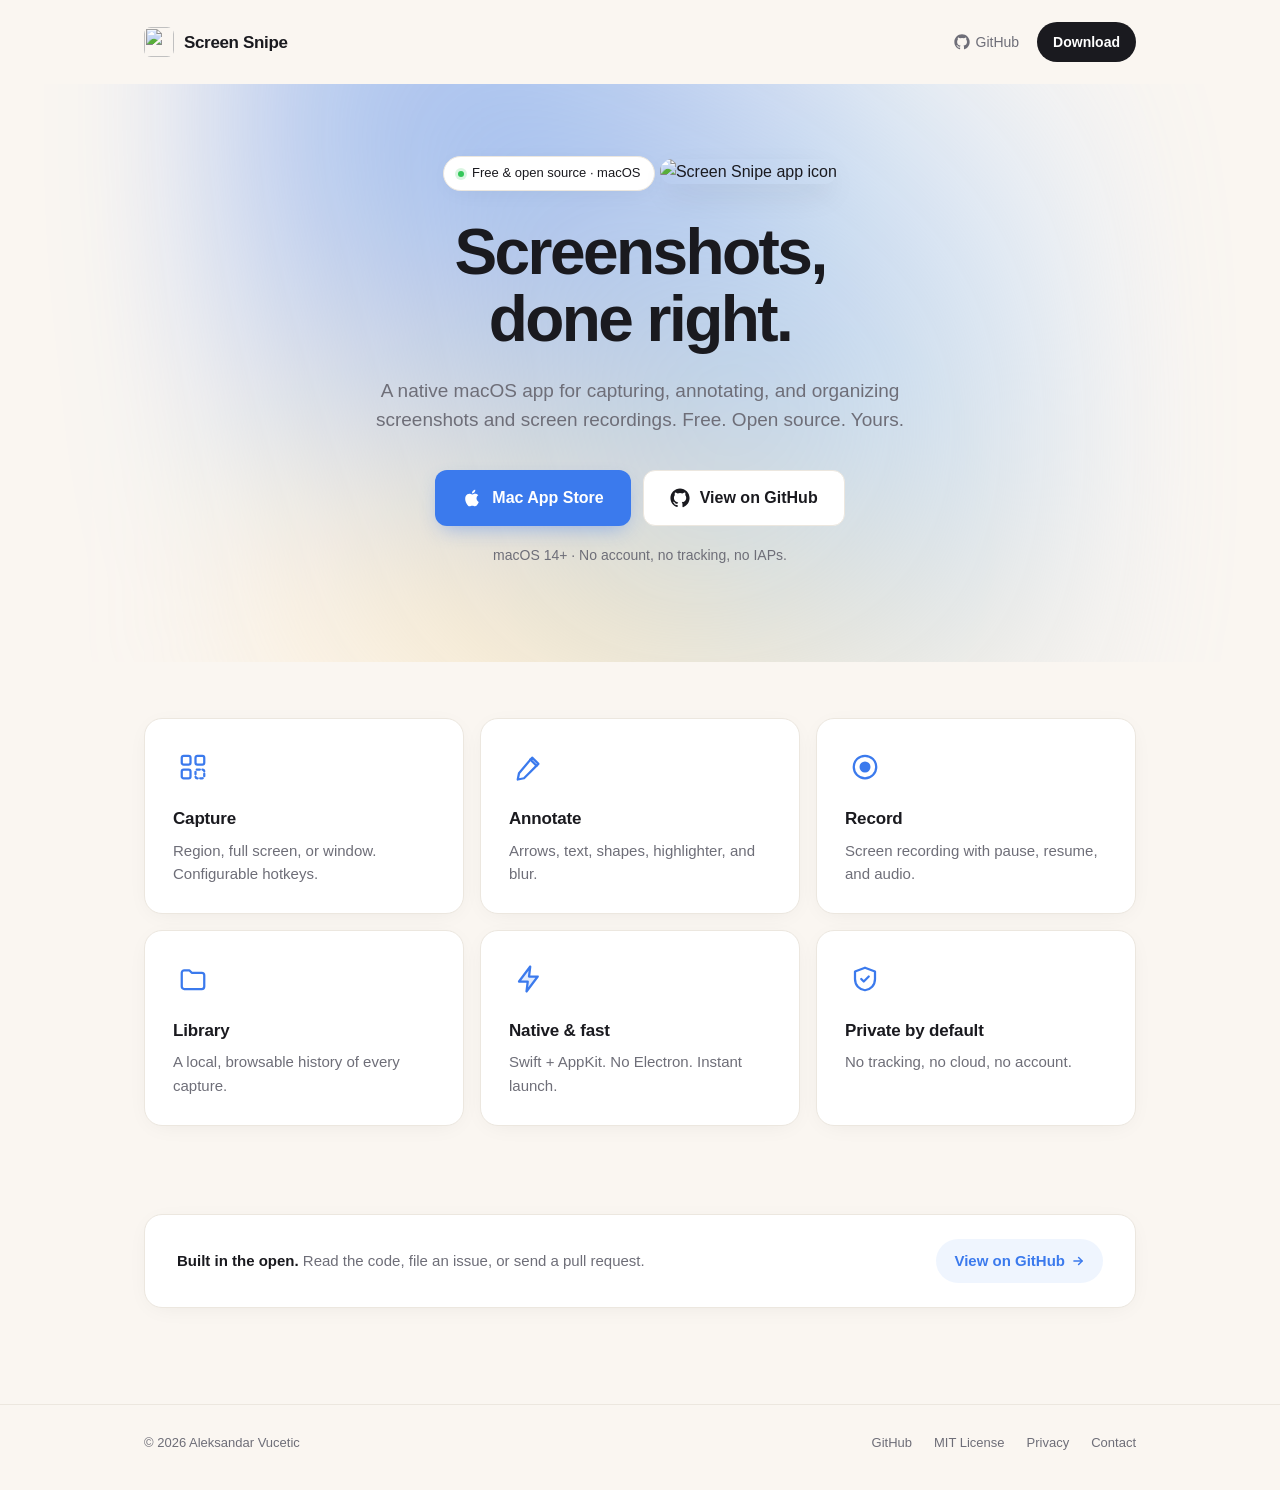
==== docs/index.html @ 2110d888 "initial commit" ====
<!DOCTYPE html>
<html lang="en">
<head>
    <meta charset="UTF-8">
    <meta name="viewport" content="width=device-width, initial-scale=1.0">
    <title>Screen Snipe — Free, open-source screenshot & screen recording for macOS</title>
    <meta name="description" content="A native macOS app for capturing, annotating, and organizing screenshots and screen recordings. Free, open source, MIT licensed.">
    <meta name="author" content="Screen Snipe">
    <meta name="robots" content="index, follow">
    <link rel="canonical" href="https://screensnipe.app/">
    <meta property="og:type" content="website">
    <meta property="og:title" content="Screen Snipe — Free, open-source screenshot & screen recording for macOS">
    <meta property="og:description" content="A native macOS app for capturing, annotating, and organizing screenshots and screen recordings. Free, open source.">
    <meta property="og:url" content="https://screensnipe.app/">
    <meta property="og:site_name" content="Screen Snipe">
    <meta name="twitter:card" content="summary_large_image">
    <meta name="twitter:title" content="Screen Snipe — Free, open-source screenshot & screen recording for macOS">
    <meta name="twitter:description" content="A native macOS app for capturing, annotating, and organizing screenshots and screen recordings.">
    <meta property="og:image" content="https://screensnipe.app/og-image.png">
    <meta name="twitter:image" content="https://screensnipe.app/og-image.png">
    <meta name="theme-color" content="#FAF6F1">
    <link rel="icon" type="image/png" href="/favicon.png">
    <link rel="apple-touch-icon" href="/apple-touch-icon.png">
    <style>
        *, *::before, *::after {
            margin: 0;
            padding: 0;
            box-sizing: border-box;
        }

        :root {
            --bg: #FAF6F1;
            --surface: #FFFFFF;
            --text: #1A1A1F;
            --text-muted: #6E6E78;
            --accent: #3B7AED;
            --accent-soft: #93C5FD;
            --accent-warm: #FFD580;
            --accent-dark: #2563EB;
            --border: #ECE7DF;
            --border-hover: #D9D2C5;
            --shadow: 0 4px 24px -8px rgba(26,26,31,0.08);
        }

        html { scroll-behavior: smooth; }

        body {
            font-family: "Inter", -apple-system, BlinkMacSystemFont, "SF Pro Text", "Helvetica Neue", sans-serif;
            background: var(--bg);
            color: var(--text);
            line-height: 1.6;
            -webkit-font-smoothing: antialiased;
            -moz-osx-font-smoothing: grayscale;
        }

        :focus-visible {
            outline: 2px solid var(--accent);
            outline-offset: 3px;
            border-radius: 4px;
        }

        a { color: inherit; }

        .container {
            max-width: 760px;
            margin: 0 auto;
            padding: 0 24px;
        }

        .container-wide {
            max-width: 1040px;
            margin: 0 auto;
            padding: 0 24px;
        }

        /* Header */
        header {
            padding: 22px 0;
            position: relative;
            z-index: 10;
        }

        header .container-wide {
            display: flex;
            align-items: center;
            justify-content: space-between;
            gap: 12px;
        }

        .logo {
            display: flex;
            align-items: center;
            gap: 10px;
            font-size: 1.0625rem;
            font-weight: 700;
            letter-spacing: -0.02em;
            color: var(--text);
            text-decoration: none;
        }

        .logo img {
            width: 30px;
            height: 30px;
            border-radius: 7px;
        }

        .header-nav {
            display: flex;
            align-items: center;
            gap: 4px;
        }

        .header-link {
            display: inline-flex;
            align-items: center;
            gap: 6px;
            padding: 8px 14px;
            font-size: 0.875rem;
            font-weight: 500;
            color: var(--text-muted);
            background: transparent;
            border-radius: 999px;
            text-decoration: none;
            transition: color 0.15s, background 0.15s;
        }

        .header-link:hover {
            color: var(--text);
            background: rgba(26,26,31,0.05);
        }

        .header-link svg { width: 16px; height: 16px; }

        .header-cta {
            display: inline-flex;
            align-items: center;
            gap: 6px;
            padding: 9px 16px;
            font-size: 0.875rem;
            font-weight: 600;
            color: #fff;
            background: var(--text);
            border-radius: 999px;
            text-decoration: none;
            transition: background 0.15s, transform 0.1s;
        }

        .header-cta:hover { background: #2d2d35; }
        .header-cta:active { transform: translateY(1px); }
        .header-cta svg { width: 14px; height: 14px; }

        /* Hero */
        .hero {
            position: relative;
            overflow: hidden;
            padding: 72px 0 96px;
            text-align: center;
        }

        .blob {
            position: absolute;
            top: -240px;
            left: 50%;
            transform: translateX(-50%);
            width: 900px;
            height: 900px;
            background:
                radial-gradient(circle at 30% 30%, rgba(59, 122, 237, 0.50), transparent 55%),
                radial-gradient(circle at 70% 60%, rgba(147, 197, 253, 0.55), transparent 55%),
                radial-gradient(circle at 50% 85%, rgba(255, 213, 128, 0.45), transparent 55%);
            filter: blur(80px);
            pointer-events: none;
            z-index: 0;
            opacity: 0.95;
        }

        .hero > .container {
            position: relative;
            z-index: 1;
        }

        .hero-pill {
            display: inline-flex;
            align-items: center;
            gap: 8px;
            padding: 6px 14px;
            margin-bottom: 28px;
            font-size: 0.8125rem;
            font-weight: 500;
            color: var(--text);
            background: var(--surface);
            border: 1px solid var(--border);
            border-radius: 999px;
            box-shadow: var(--shadow);
        }

        .hero-pill .dot {
            width: 6px;
            height: 6px;
            border-radius: 50%;
            background: #34c759;
            box-shadow: 0 0 0 3px rgba(52, 199, 89, 0.18);
        }

        .hero-icon {
            width: 80px;
            height: 80px;
            border-radius: 18px;
            margin-bottom: 28px;
            box-shadow: 0 12px 32px -8px rgba(26,26,31,0.18);
        }

        h1 {
            font-size: clamp(2.5rem, 6vw, 4rem);
            font-weight: 800;
            letter-spacing: -0.04em;
            line-height: 1.05;
            margin-bottom: 22px;
        }

        .hero-subtitle {
            font-size: 1.1875rem;
            font-weight: 400;
            color: var(--text-muted);
            max-width: 560px;
            margin: 0 auto 36px;
            line-height: 1.55;
        }

        .hero-actions {
            display: flex;
            align-items: center;
            justify-content: center;
            gap: 12px;
            flex-wrap: wrap;
            margin-bottom: 18px;
        }

        .btn {
            display: inline-flex;
            align-items: center;
            gap: 10px;
            padding: 14px 26px;
            font-size: 1rem;
            font-weight: 600;
            font-family: inherit;
            border-radius: 12px;
            text-decoration: none;
            transition: background 0.15s, border-color 0.15s, transform 0.1s, box-shadow 0.15s;
            border: 1px solid transparent;
            white-space: nowrap;
        }

        .btn:active { transform: translateY(1px); }

        .btn-primary {
            color: #fff;
            background: var(--accent);
            box-shadow: 0 8px 20px -6px rgba(59, 122, 237, 0.45);
        }

        .btn-primary:hover {
            background: var(--accent-dark);
            box-shadow: 0 10px 24px -6px rgba(59, 122, 237, 0.55);
        }

        .btn-secondary {
            color: var(--text);
            background: var(--surface);
            border-color: var(--border);
        }

        .btn-secondary:hover {
            background: #fff;
            border-color: var(--border-hover);
        }

        .btn svg { width: 20px; height: 20px; }

        .platform-note {
            font-size: 0.875rem;
            color: var(--text-muted);
        }

        /* Features */
        .features {
            padding: 56px 0 88px;
        }

        .feature-grid {
            display: grid;
            grid-template-columns: repeat(3, 1fr);
            gap: 16px;
        }

        .feature {
            padding: 28px;
            background: var(--surface);
            border: 1px solid var(--border);
            border-radius: 18px;
            box-shadow: var(--shadow);
        }

        .feature-icon {
            width: 40px;
            height: 40px;
            display: flex;
            align-items: center;
            justify-content: center;
            color: var(--accent);
            margin-bottom: 18px;
        }

        .feature-icon svg { width: 30px; height: 30px; }

        .feature h3 {
            font-size: 1.0625rem;
            font-weight: 700;
            margin-bottom: 6px;
            letter-spacing: -0.01em;
        }

        .feature p {
            font-size: 0.9375rem;
            color: var(--text-muted);
            line-height: 1.55;
        }

        /* Open source strip */
        .oss {
            padding: 0 0 96px;
        }

        .oss-strip {
            display: flex;
            align-items: center;
            justify-content: space-between;
            gap: 20px;
            padding: 24px 32px;
            background: var(--surface);
            border: 1px solid var(--border);
            border-radius: 18px;
            box-shadow: var(--shadow);
        }

        .oss-strip p {
            font-size: 0.9375rem;
            color: var(--text-muted);
            line-height: 1.55;
        }

        .oss-strip strong {
            color: var(--text);
            font-weight: 600;
        }

        .oss-link {
            display: inline-flex;
            align-items: center;
            gap: 6px;
            padding: 10px 18px;
            font-size: 0.9375rem;
            font-weight: 600;
            color: var(--accent);
            background: rgba(59, 122, 237, 0.08);
            border-radius: 999px;
            text-decoration: none;
            white-space: nowrap;
            transition: background 0.15s;
        }

        .oss-link:hover { background: rgba(59, 122, 237, 0.14); }
        .oss-link svg { width: 14px; height: 14px; }

        /* Footer */
        footer {
            padding: 28px 0 36px;
            border-top: 1px solid var(--border);
        }

        footer .container-wide {
            display: flex;
            align-items: center;
            justify-content: space-between;
            gap: 16px;
            flex-wrap: wrap;
        }

        footer p {
            font-size: 0.8125rem;
            color: var(--text-muted);
        }

        footer nav {
            display: flex;
            gap: 22px;
            align-items: center;
        }

        footer a {
            font-size: 0.8125rem;
            color: var(--text-muted);
            text-decoration: none;
            transition: color 0.15s;
        }

        footer a:hover { color: var(--text); }

        /* Responsive */
        @media (max-width: 840px) {
            .feature-grid { grid-template-columns: repeat(2, 1fr); }
        }

        @media (max-width: 640px) {
            .hero { padding: 48px 0 64px; }
            .feature-grid { grid-template-columns: 1fr; }
            .features { padding: 32px 0 56px; }
            .oss { padding-bottom: 64px; }
            .oss-strip {
                flex-direction: column;
                align-items: flex-start;
                padding: 24px;
            }
            footer .container-wide { flex-direction: column; gap: 14px; }
            footer nav { flex-wrap: wrap; justify-content: center; gap: 16px; }
            .blob { width: 600px; height: 600px; top: -160px; }
        }
    </style>
</head>
<body>
    <header>
        <div class="container-wide">
            <a href="/" class="logo">
                <img src="/apple-touch-icon.png" alt="" width="30" height="30">
                Screen Snipe
            </a>
            <div class="header-nav">
                <a href="https://github.com/vucetica/screensnipe" class="header-link" rel="noopener">
                    <svg viewBox="0 0 24 24" fill="currentColor" aria-hidden="true"><path d="M12 .5C5.65.5.5 5.65.5 12c0 5.08 3.29 9.39 7.86 10.91.58.1.79-.25.79-.55v-2.05c-3.2.7-3.87-1.36-3.87-1.36-.52-1.33-1.28-1.69-1.28-1.69-1.04-.71.08-.7.08-.7 1.16.08 1.77 1.19 1.77 1.19 1.03 1.76 2.7 1.25 3.36.96.1-.74.4-1.25.73-1.54-2.55-.29-5.24-1.28-5.24-5.7 0-1.26.45-2.29 1.19-3.1-.12-.29-.52-1.46.11-3.05 0 0 .97-.31 3.18 1.18a11.04 11.04 0 0 1 5.79 0c2.21-1.49 3.18-1.18 3.18-1.18.63 1.59.23 2.76.11 3.05.74.81 1.19 1.84 1.19 3.1 0 4.43-2.7 5.4-5.27 5.69.41.36.78 1.06.78 2.13v3.16c0 .31.21.66.8.55C20.21 21.39 23.5 17.08 23.5 12 23.5 5.65 18.35.5 12 .5Z"/></svg>
                    GitHub
                </a>
                <a href="#download" class="header-cta">Download</a>
            </div>
        </div>
    </header>

    <main>
        <section class="hero">
            <div class="blob" aria-hidden="true"></div>
            <div class="container">
                <div class="hero-pill">
                    <span class="dot" aria-hidden="true"></span>
                    Free &amp; open source · macOS
                </div>
                <img class="hero-icon" src="/apple-touch-icon.png" alt="Screen Snipe app icon" width="80" height="80">
                <h1>Screenshots,<br>done right.</h1>
                <p class="hero-subtitle">A native macOS app for capturing, annotating, and organizing screenshots and screen recordings. Free. Open source. Yours.</p>
                <div class="hero-actions" id="download">
                    <a href="https://apps.apple.com/app/screensnipe" class="btn btn-primary">
                        <svg viewBox="0 0 24 24" fill="currentColor" aria-hidden="true"><path d="M18.71 19.5c-.83 1.24-1.71 2.45-3.05 2.47-1.34.03-1.77-.79-3.29-.79-1.53 0-2 .77-3.27.82-1.31.05-2.3-1.32-3.14-2.53C4.25 17 2.94 12.45 4.7 9.39c.87-1.52 2.43-2.48 4.12-2.51 1.28-.02 2.5.87 3.29.87.78 0 2.26-1.07 3.8-.91.65.03 2.47.26 3.64 1.98-.09.06-2.17 1.28-2.15 3.81.03 3.02 2.65 4.03 2.68 4.04-.03.07-.42 1.44-1.38 2.83M13 3.5c.73-.83 1.94-1.46 2.94-1.5.13 1.17-.34 2.35-1.04 3.19-.69.85-1.83 1.51-2.95 1.42-.15-1.15.41-2.35 1.05-3.11z"/></svg>
                        Mac App Store
                    </a>
                    <a href="https://github.com/vucetica/screensnipe" class="btn btn-secondary" rel="noopener">
                        <svg viewBox="0 0 24 24" fill="currentColor" aria-hidden="true"><path d="M12 .5C5.65.5.5 5.65.5 12c0 5.08 3.29 9.39 7.86 10.91.58.1.79-.25.79-.55v-2.05c-3.2.7-3.87-1.36-3.87-1.36-.52-1.33-1.28-1.69-1.28-1.69-1.04-.71.08-.7.08-.7 1.16.08 1.77 1.19 1.77 1.19 1.03 1.76 2.7 1.25 3.36.96.1-.74.4-1.25.73-1.54-2.55-.29-5.24-1.28-5.24-5.7 0-1.26.45-2.29 1.19-3.1-.12-.29-.52-1.46.11-3.05 0 0 .97-.31 3.18 1.18a11.04 11.04 0 0 1 5.79 0c2.21-1.49 3.18-1.18 3.18-1.18.63 1.59.23 2.76.11 3.05.74.81 1.19 1.84 1.19 3.1 0 4.43-2.7 5.4-5.27 5.69.41.36.78 1.06.78 2.13v3.16c0 .31.21.66.8.55C20.21 21.39 23.5 17.08 23.5 12 23.5 5.65 18.35.5 12 .5Z"/></svg>
                        View on GitHub
                    </a>
                </div>
                <p class="platform-note">macOS 14+ · No account, no tracking, no IAPs.</p>
            </div>
        </section>

        <section class="features">
            <div class="container-wide">
                <div class="feature-grid">
                    <article class="feature">
                        <div class="feature-icon" aria-hidden="true">
                            <svg viewBox="0 0 24 24" fill="none" stroke="currentColor" stroke-width="1.8" stroke-linecap="round" stroke-linejoin="round"><rect x="3" y="3" width="7" height="7" rx="1.5"/><rect x="14" y="3" width="7" height="7" rx="1.5"/><rect x="3" y="14" width="7" height="7" rx="1.5"/><rect x="14" y="14" width="7" height="7" rx="1.5" stroke-dasharray="2 2"/></svg>
                        </div>
                        <h3>Capture</h3>
                        <p>Region, full screen, or window. Configurable hotkeys.</p>
                    </article>
                    <article class="feature">
                        <div class="feature-icon" aria-hidden="true">
                            <svg viewBox="0 0 24 24" fill="none" stroke="currentColor" stroke-width="1.8" stroke-linecap="round" stroke-linejoin="round"><path d="M14.5 4.5l5 5L8 21l-5 1 1-5z"/><path d="M13 6l5 5"/></svg>
                        </div>
                        <h3>Annotate</h3>
                        <p>Arrows, text, shapes, highlighter, and blur.</p>
                    </article>
                    <article class="feature">
                        <div class="feature-icon" aria-hidden="true">
                            <svg viewBox="0 0 24 24" fill="none" stroke="currentColor" stroke-width="1.8" stroke-linecap="round" stroke-linejoin="round"><circle cx="12" cy="12" r="9"/><circle cx="12" cy="12" r="3.5" fill="currentColor"/></svg>
                        </div>
                        <h3>Record</h3>
                        <p>Screen recording with pause, resume, and audio.</p>
                    </article>
                    <article class="feature">
                        <div class="feature-icon" aria-hidden="true">
                            <svg viewBox="0 0 24 24" fill="none" stroke="currentColor" stroke-width="1.8" stroke-linecap="round" stroke-linejoin="round"><path d="M3 7a2 2 0 0 1 2-2h4l2 2h8a2 2 0 0 1 2 2v9a2 2 0 0 1-2 2H5a2 2 0 0 1-2-2z"/></svg>
                        </div>
                        <h3>Library</h3>
                        <p>A local, browsable history of every capture.</p>
                    </article>
                    <article class="feature">
                        <div class="feature-icon" aria-hidden="true">
                            <svg viewBox="0 0 24 24" fill="none" stroke="currentColor" stroke-width="1.8" stroke-linecap="round" stroke-linejoin="round"><path d="M13 2L4 14h7l-1 8 9-12h-7z" fill="currentColor" fill-opacity="0.15"/></svg>
                        </div>
                        <h3>Native &amp; fast</h3>
                        <p>Swift + AppKit. No Electron. Instant launch.</p>
                    </article>
                    <article class="feature">
                        <div class="feature-icon" aria-hidden="true">
                            <svg viewBox="0 0 24 24" fill="none" stroke="currentColor" stroke-width="1.8" stroke-linecap="round" stroke-linejoin="round"><path d="M12 3l8 3v6c0 5-3.5 8.5-8 9-4.5-.5-8-4-8-9V6z"/><path d="M9 12l2 2 4-4"/></svg>
                        </div>
                        <h3>Private by default</h3>
                        <p>No tracking, no cloud, no account.</p>
                    </article>
                </div>
            </div>
        </section>

        <section class="oss">
            <div class="container-wide">
                <div class="oss-strip">
                    <p><strong>Built in the open.</strong> Read the code, file an issue, or send a pull request.</p>
                    <a href="https://github.com/vucetica/screensnipe" class="oss-link" rel="noopener">
                        View on GitHub
                        <svg viewBox="0 0 24 24" fill="none" stroke="currentColor" stroke-width="2.5" stroke-linecap="round" stroke-linejoin="round" aria-hidden="true"><line x1="5" y1="12" x2="19" y2="12"/><polyline points="13 6 19 12 13 18"/></svg>
                    </a>
                </div>
            </div>
        </section>
    </main>

    <footer>
        <div class="container-wide">
            <p>© 2026 Aleksandar Vucetic</p>
            <nav>
                <a href="https://github.com/vucetica/screensnipe" rel="noopener">GitHub</a>
                <a href="https://github.com/vucetica/screensnipe/blob/main/LICENSE" rel="noopener">MIT License</a>
                <a href="/privacy">Privacy</a>
                <a href="#" id="contact-link">Contact</a>
            </nav>
        </div>
    </footer>

    <script type="application/ld+json">
    {
        "@context": "https://schema.org",
        "@type": "SoftwareApplication",
        "name": "Screen Snipe",
        "operatingSystem": "macOS 14+",
        "applicationCategory": "UtilitiesApplication",
        "description": "A free, open-source macOS app for capturing screenshots, recording your screen, and annotating with arrows, text, shapes, blur, and more.",
        "isAccessibleForFree": true,
        "offers": {
            "@type": "Offer",
            "price": "0",
            "priceCurrency": "USD"
        },
        "license": "https://opensource.org/licenses/MIT",
        "codeRepository": "https://github.com/vucetica/screensnipe"
    }
    </script>
    <script>
    document.getElementById('contact-link').addEventListener('click', function(e) {
        e.preventDefault();
        var u = 'support';
        var d = 'screensnipe.app';
        window.location.href = 'mailto:' + u + '@' + d;
    });
    </script>
</body>
</html>
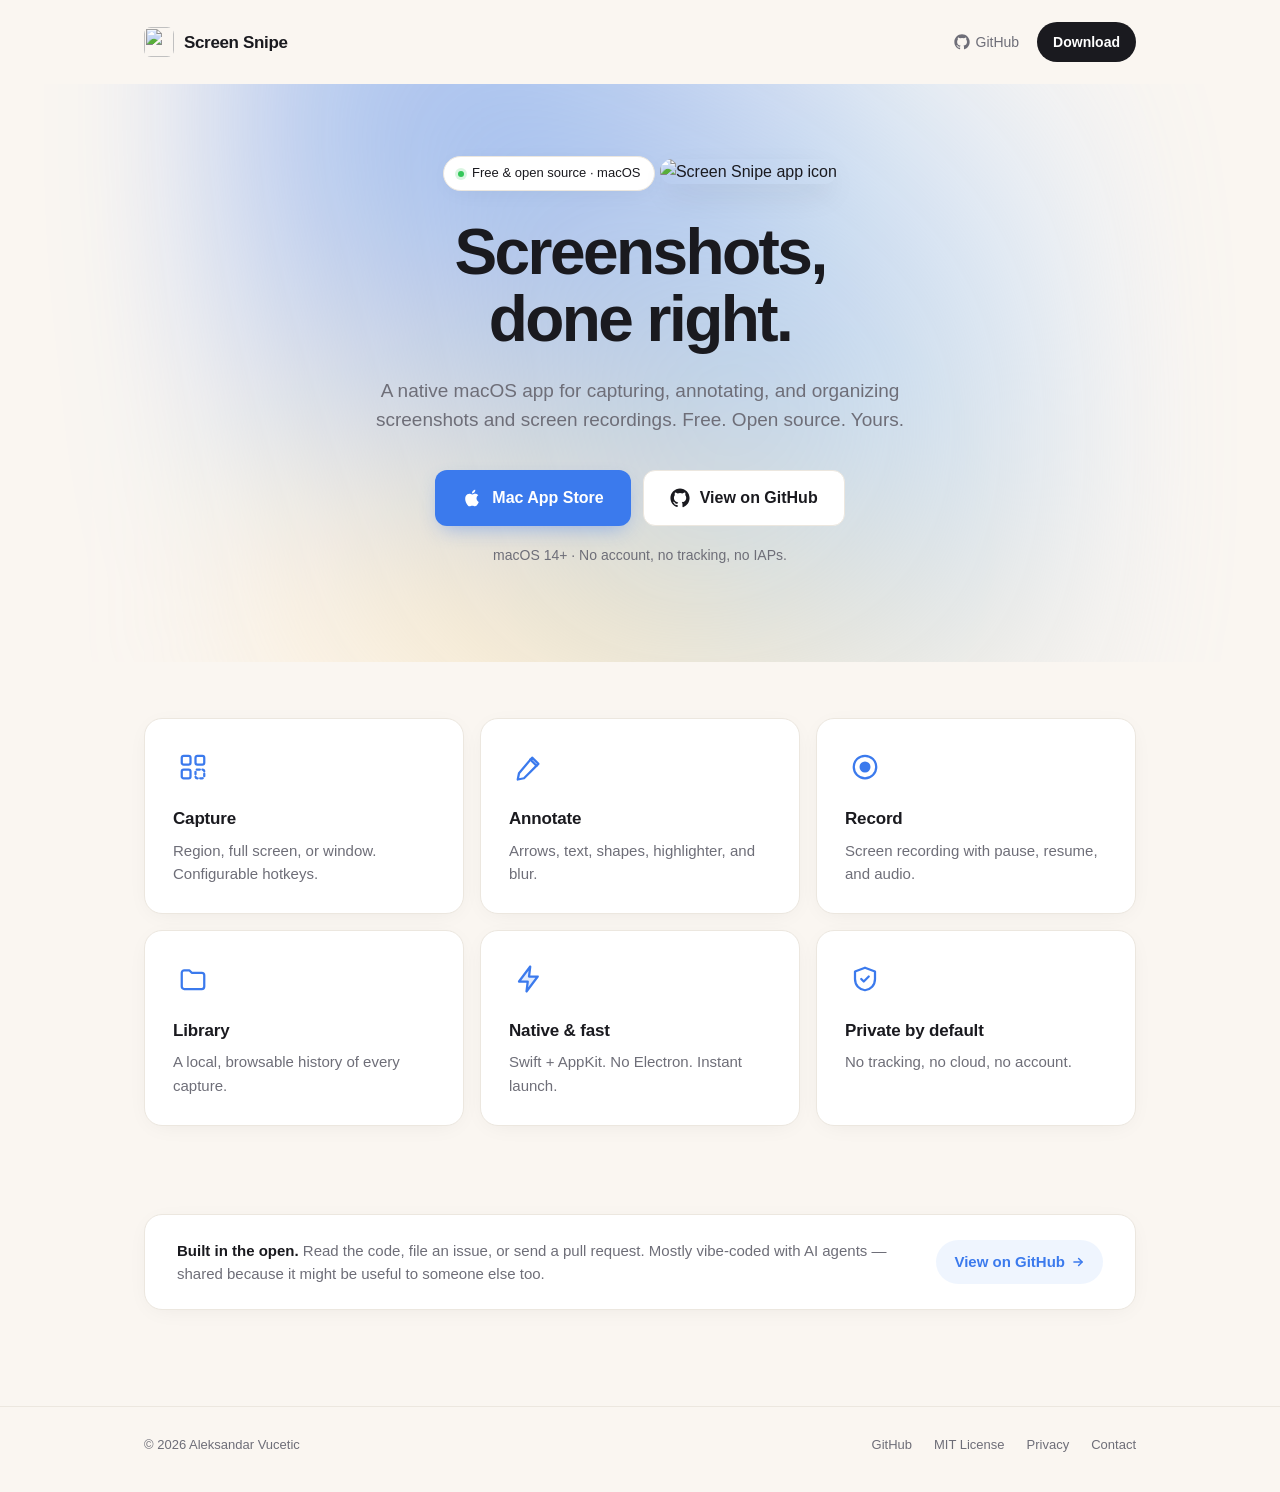
==== commit e1a93079: "Added disclosure about AI." ====
--- a/docs/index.html
+++ b/docs/index.html
@@ -521,7 +521,7 @@
         <section class="oss">
             <div class="container-wide">
                 <div class="oss-strip">
-                    <p><strong>Built in the open.</strong> Read the code, file an issue, or send a pull request.</p>
+                    <p><strong>Built in the open.</strong> Read the code, file an issue, or send a pull request. Mostly vibe-coded with AI agents — shared because it might be useful to someone else too.</p>
                     <a href="https://github.com/vucetica/screensnipe" class="oss-link" rel="noopener">
                         View on GitHub
                         <svg viewBox="0 0 24 24" fill="none" stroke="currentColor" stroke-width="2.5" stroke-linecap="round" stroke-linejoin="round" aria-hidden="true"><line x1="5" y1="12" x2="19" y2="12"/><polyline points="13 6 19 12 13 18"/></svg>
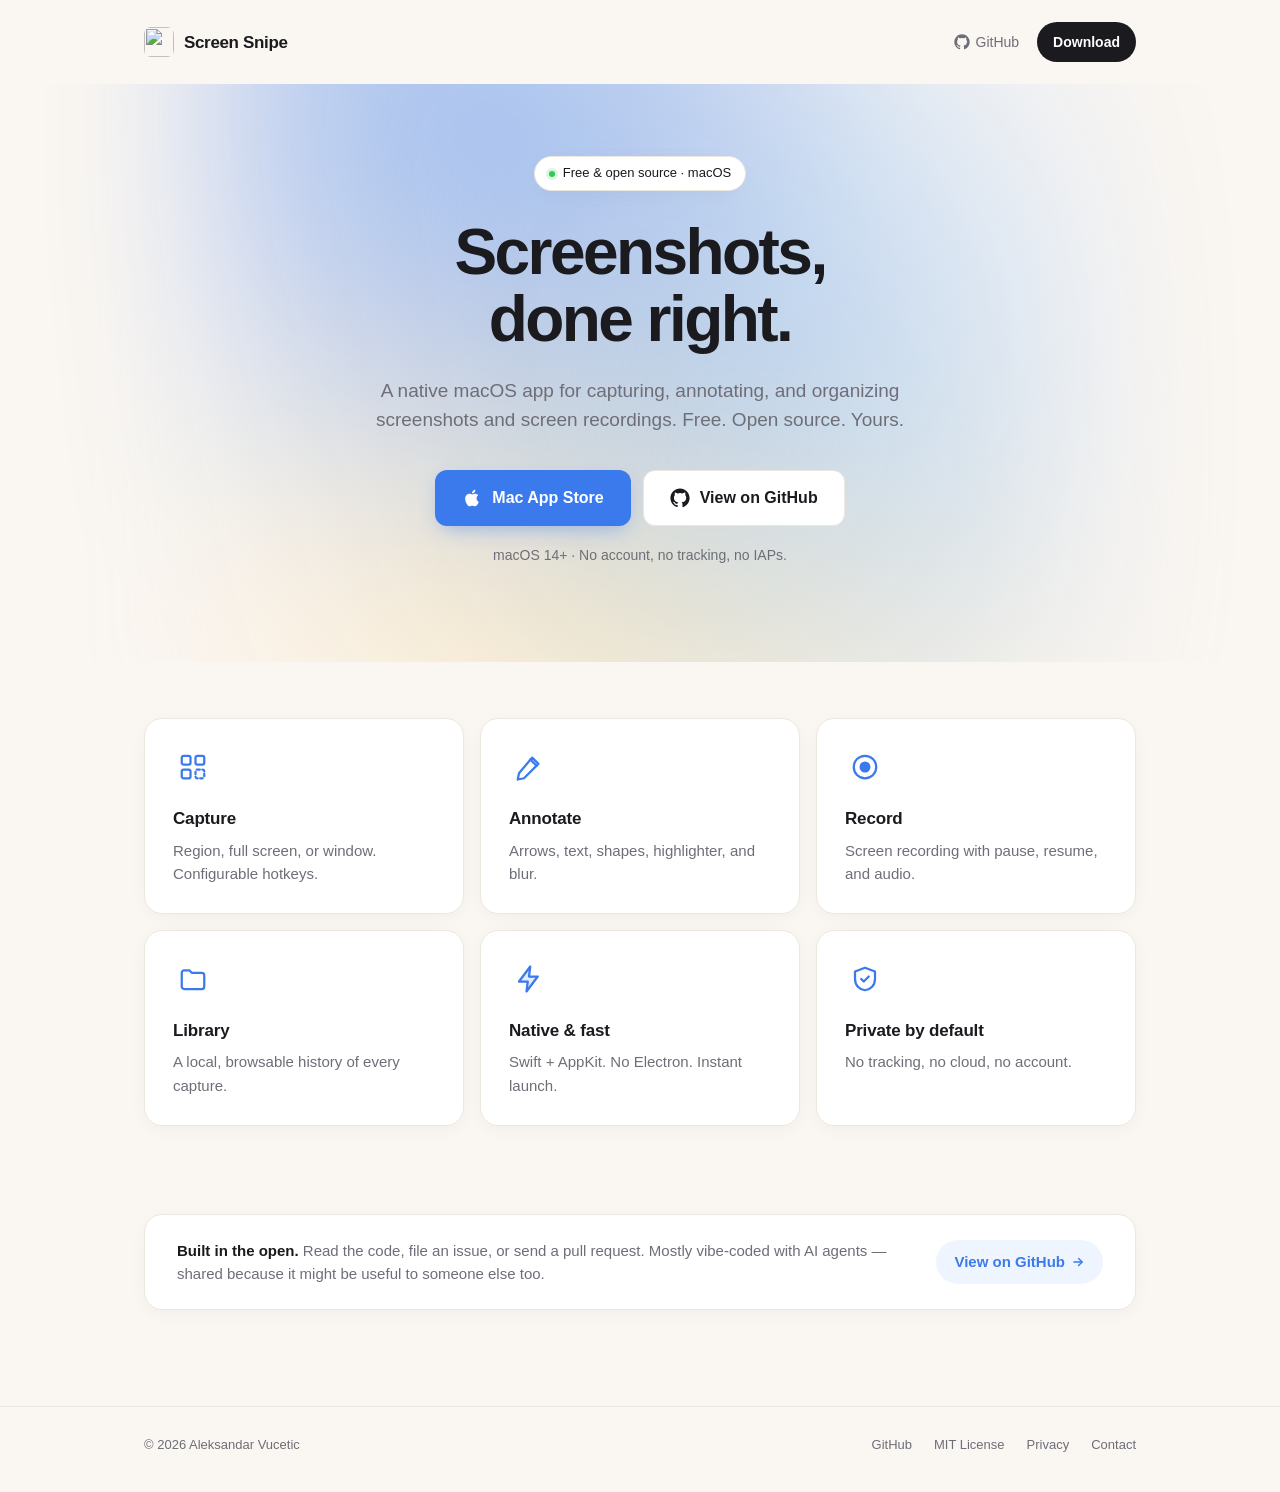
==== commit 4c848a48: "small change on the website homepage" ====
--- a/docs/index.html
+++ b/docs/index.html
@@ -1,573 +1,853 @@
-<!DOCTYPE html>
+<!doctype html>
 <html lang="en">
-<head>
-    <meta charset="UTF-8">
-    <meta name="viewport" content="width=device-width, initial-scale=1.0">
-    <title>Screen Snipe — Free, open-source screenshot & screen recording for macOS</title>
-    <meta name="description" content="A native macOS app for capturing, annotating, and organizing screenshots and screen recordings. Free, open source, MIT licensed.">
-    <meta name="author" content="Screen Snipe">
-    <meta name="robots" content="index, follow">
-    <link rel="canonical" href="https://screensnipe.app/">
-    <meta property="og:type" content="website">
-    <meta property="og:title" content="Screen Snipe — Free, open-source screenshot & screen recording for macOS">
-    <meta property="og:description" content="A native macOS app for capturing, annotating, and organizing screenshots and screen recordings. Free, open source.">
-    <meta property="og:url" content="https://screensnipe.app/">
-    <meta property="og:site_name" content="Screen Snipe">
-    <meta name="twitter:card" content="summary_large_image">
-    <meta name="twitter:title" content="Screen Snipe — Free, open-source screenshot & screen recording for macOS">
-    <meta name="twitter:description" content="A native macOS app for capturing, annotating, and organizing screenshots and screen recordings.">
-    <meta property="og:image" content="https://screensnipe.app/og-image.png">
-    <meta name="twitter:image" content="https://screensnipe.app/og-image.png">
-    <meta name="theme-color" content="#FAF6F1">
-    <link rel="icon" type="image/png" href="/favicon.png">
-    <link rel="apple-touch-icon" href="/apple-touch-icon.png">
-    <style>
-        *, *::before, *::after {
-            margin: 0;
-            padding: 0;
-            box-sizing: border-box;
-        }
-
-        :root {
-            --bg: #FAF6F1;
-            --surface: #FFFFFF;
-            --text: #1A1A1F;
-            --text-muted: #6E6E78;
-            --accent: #3B7AED;
-            --accent-soft: #93C5FD;
-            --accent-warm: #FFD580;
-            --accent-dark: #2563EB;
-            --border: #ECE7DF;
-            --border-hover: #D9D2C5;
-            --shadow: 0 4px 24px -8px rgba(26,26,31,0.08);
-        }
-
-        html { scroll-behavior: smooth; }
-
-        body {
-            font-family: "Inter", -apple-system, BlinkMacSystemFont, "SF Pro Text", "Helvetica Neue", sans-serif;
-            background: var(--bg);
-            color: var(--text);
-            line-height: 1.6;
-            -webkit-font-smoothing: antialiased;
-            -moz-osx-font-smoothing: grayscale;
-        }
-
-        :focus-visible {
-            outline: 2px solid var(--accent);
-            outline-offset: 3px;
-            border-radius: 4px;
-        }
-
-        a { color: inherit; }
-
-        .container {
-            max-width: 760px;
-            margin: 0 auto;
-            padding: 0 24px;
-        }
-
-        .container-wide {
-            max-width: 1040px;
-            margin: 0 auto;
-            padding: 0 24px;
-        }
-
-        /* Header */
-        header {
-            padding: 22px 0;
-            position: relative;
-            z-index: 10;
-        }
-
-        header .container-wide {
-            display: flex;
-            align-items: center;
-            justify-content: space-between;
-            gap: 12px;
-        }
-
-        .logo {
-            display: flex;
-            align-items: center;
-            gap: 10px;
-            font-size: 1.0625rem;
-            font-weight: 700;
-            letter-spacing: -0.02em;
-            color: var(--text);
-            text-decoration: none;
-        }
-
-        .logo img {
-            width: 30px;
-            height: 30px;
-            border-radius: 7px;
-        }
-
-        .header-nav {
-            display: flex;
-            align-items: center;
-            gap: 4px;
-        }
-
-        .header-link {
-            display: inline-flex;
-            align-items: center;
-            gap: 6px;
-            padding: 8px 14px;
-            font-size: 0.875rem;
-            font-weight: 500;
-            color: var(--text-muted);
-            background: transparent;
-            border-radius: 999px;
-            text-decoration: none;
-            transition: color 0.15s, background 0.15s;
-        }
-
-        .header-link:hover {
-            color: var(--text);
-            background: rgba(26,26,31,0.05);
-        }
-
-        .header-link svg { width: 16px; height: 16px; }
-
-        .header-cta {
-            display: inline-flex;
-            align-items: center;
-            gap: 6px;
-            padding: 9px 16px;
-            font-size: 0.875rem;
-            font-weight: 600;
-            color: #fff;
-            background: var(--text);
-            border-radius: 999px;
-            text-decoration: none;
-            transition: background 0.15s, transform 0.1s;
-        }
-
-        .header-cta:hover { background: #2d2d35; }
-        .header-cta:active { transform: translateY(1px); }
-        .header-cta svg { width: 14px; height: 14px; }
-
-        /* Hero */
-        .hero {
-            position: relative;
-            overflow: hidden;
-            padding: 72px 0 96px;
-            text-align: center;
-        }
-
-        .blob {
-            position: absolute;
-            top: -240px;
-            left: 50%;
-            transform: translateX(-50%);
-            width: 900px;
-            height: 900px;
-            background:
-                radial-gradient(circle at 30% 30%, rgba(59, 122, 237, 0.50), transparent 55%),
-                radial-gradient(circle at 70% 60%, rgba(147, 197, 253, 0.55), transparent 55%),
-                radial-gradient(circle at 50% 85%, rgba(255, 213, 128, 0.45), transparent 55%);
-            filter: blur(80px);
-            pointer-events: none;
-            z-index: 0;
-            opacity: 0.95;
-        }
-
-        .hero > .container {
-            position: relative;
-            z-index: 1;
-        }
-
-        .hero-pill {
-            display: inline-flex;
-            align-items: center;
-            gap: 8px;
-            padding: 6px 14px;
-            margin-bottom: 28px;
-            font-size: 0.8125rem;
-            font-weight: 500;
-            color: var(--text);
-            background: var(--surface);
-            border: 1px solid var(--border);
-            border-radius: 999px;
-            box-shadow: var(--shadow);
-        }
-
-        .hero-pill .dot {
-            width: 6px;
-            height: 6px;
-            border-radius: 50%;
-            background: #34c759;
-            box-shadow: 0 0 0 3px rgba(52, 199, 89, 0.18);
-        }
-
-        .hero-icon {
-            width: 80px;
-            height: 80px;
-            border-radius: 18px;
-            margin-bottom: 28px;
-            box-shadow: 0 12px 32px -8px rgba(26,26,31,0.18);
-        }
-
-        h1 {
-            font-size: clamp(2.5rem, 6vw, 4rem);
-            font-weight: 800;
-            letter-spacing: -0.04em;
-            line-height: 1.05;
-            margin-bottom: 22px;
-        }
-
-        .hero-subtitle {
-            font-size: 1.1875rem;
-            font-weight: 400;
-            color: var(--text-muted);
-            max-width: 560px;
-            margin: 0 auto 36px;
-            line-height: 1.55;
-        }
-
-        .hero-actions {
-            display: flex;
-            align-items: center;
-            justify-content: center;
-            gap: 12px;
-            flex-wrap: wrap;
-            margin-bottom: 18px;
-        }
-
-        .btn {
-            display: inline-flex;
-            align-items: center;
-            gap: 10px;
-            padding: 14px 26px;
-            font-size: 1rem;
-            font-weight: 600;
-            font-family: inherit;
-            border-radius: 12px;
-            text-decoration: none;
-            transition: background 0.15s, border-color 0.15s, transform 0.1s, box-shadow 0.15s;
-            border: 1px solid transparent;
-            white-space: nowrap;
-        }
-
-        .btn:active { transform: translateY(1px); }
-
-        .btn-primary {
-            color: #fff;
-            background: var(--accent);
-            box-shadow: 0 8px 20px -6px rgba(59, 122, 237, 0.45);
-        }
-
-        .btn-primary:hover {
-            background: var(--accent-dark);
-            box-shadow: 0 10px 24px -6px rgba(59, 122, 237, 0.55);
-        }
-
-        .btn-secondary {
-            color: var(--text);
-            background: var(--surface);
-            border-color: var(--border);
-        }
-
-        .btn-secondary:hover {
-            background: #fff;
-            border-color: var(--border-hover);
-        }
-
-        .btn svg { width: 20px; height: 20px; }
-
-        .platform-note {
-            font-size: 0.875rem;
-            color: var(--text-muted);
-        }
-
-        /* Features */
-        .features {
-            padding: 56px 0 88px;
-        }
-
-        .feature-grid {
-            display: grid;
-            grid-template-columns: repeat(3, 1fr);
-            gap: 16px;
-        }
-
-        .feature {
-            padding: 28px;
-            background: var(--surface);
-            border: 1px solid var(--border);
-            border-radius: 18px;
-            box-shadow: var(--shadow);
-        }
-
-        .feature-icon {
-            width: 40px;
-            height: 40px;
-            display: flex;
-            align-items: center;
-            justify-content: center;
-            color: var(--accent);
-            margin-bottom: 18px;
-        }
-
-        .feature-icon svg { width: 30px; height: 30px; }
-
-        .feature h3 {
-            font-size: 1.0625rem;
-            font-weight: 700;
-            margin-bottom: 6px;
-            letter-spacing: -0.01em;
-        }
-
-        .feature p {
-            font-size: 0.9375rem;
-            color: var(--text-muted);
-            line-height: 1.55;
-        }
-
-        /* Open source strip */
-        .oss {
-            padding: 0 0 96px;
-        }
-
-        .oss-strip {
-            display: flex;
-            align-items: center;
-            justify-content: space-between;
-            gap: 20px;
-            padding: 24px 32px;
-            background: var(--surface);
-            border: 1px solid var(--border);
-            border-radius: 18px;
-            box-shadow: var(--shadow);
-        }
-
-        .oss-strip p {
-            font-size: 0.9375rem;
-            color: var(--text-muted);
-            line-height: 1.55;
-        }
-
-        .oss-strip strong {
-            color: var(--text);
-            font-weight: 600;
-        }
-
-        .oss-link {
-            display: inline-flex;
-            align-items: center;
-            gap: 6px;
-            padding: 10px 18px;
-            font-size: 0.9375rem;
-            font-weight: 600;
-            color: var(--accent);
-            background: rgba(59, 122, 237, 0.08);
-            border-radius: 999px;
-            text-decoration: none;
-            white-space: nowrap;
-            transition: background 0.15s;
-        }
-
-        .oss-link:hover { background: rgba(59, 122, 237, 0.14); }
-        .oss-link svg { width: 14px; height: 14px; }
-
-        /* Footer */
-        footer {
-            padding: 28px 0 36px;
-            border-top: 1px solid var(--border);
-        }
-
-        footer .container-wide {
-            display: flex;
-            align-items: center;
-            justify-content: space-between;
-            gap: 16px;
-            flex-wrap: wrap;
-        }
-
-        footer p {
-            font-size: 0.8125rem;
-            color: var(--text-muted);
-        }
-
-        footer nav {
-            display: flex;
-            gap: 22px;
-            align-items: center;
-        }
-
-        footer a {
-            font-size: 0.8125rem;
-            color: var(--text-muted);
-            text-decoration: none;
-            transition: color 0.15s;
-        }
-
-        footer a:hover { color: var(--text); }
-
-        /* Responsive */
-        @media (max-width: 840px) {
-            .feature-grid { grid-template-columns: repeat(2, 1fr); }
-        }
-
-        @media (max-width: 640px) {
-            .hero { padding: 48px 0 64px; }
-            .feature-grid { grid-template-columns: 1fr; }
-            .features { padding: 32px 0 56px; }
-            .oss { padding-bottom: 64px; }
+    <head>
+        <meta charset="UTF-8" />
+        <meta name="viewport" content="width=device-width, initial-scale=1.0" />
+        <title>
+            Screen Snipe — Free, open-source screenshot & screen recording for
+            macOS
+        </title>
+        <meta
+            name="description"
+            content="A native macOS app for capturing, annotating, and organizing screenshots and screen recordings. Free, open source, MIT licensed."
+        />
+        <meta name="author" content="Screen Snipe" />
+        <meta name="robots" content="index, follow" />
+        <link rel="canonical" href="https://screensnipe.app/" />
+        <meta property="og:type" content="website" />
+        <meta
+            property="og:title"
+            content="Screen Snipe — Free, open-source screenshot & screen recording for macOS"
+        />
+        <meta
+            property="og:description"
+            content="A native macOS app for capturing, annotating, and organizing screenshots and screen recordings. Free, open source."
+        />
+        <meta property="og:url" content="https://screensnipe.app/" />
+        <meta property="og:site_name" content="Screen Snipe" />
+        <meta name="twitter:card" content="summary_large_image" />
+        <meta
+            name="twitter:title"
+            content="Screen Snipe — Free, open-source screenshot & screen recording for macOS"
+        />
+        <meta
+            name="twitter:description"
+            content="A native macOS app for capturing, annotating, and organizing screenshots and screen recordings."
+        />
+        <meta
+            property="og:image"
+            content="https://screensnipe.app/og-image.png"
+        />
+        <meta
+            name="twitter:image"
+            content="https://screensnipe.app/og-image.png"
+        />
+        <meta name="theme-color" content="#FAF6F1" />
+        <link rel="icon" type="image/png" href="/favicon.png" />
+        <link rel="apple-touch-icon" href="/apple-touch-icon.png" />
+        <style>
+            *,
+            *::before,
+            *::after {
+                margin: 0;
+                padding: 0;
+                box-sizing: border-box;
+            }
+
+            :root {
+                --bg: #faf6f1;
+                --surface: #ffffff;
+                --text: #1a1a1f;
+                --text-muted: #6e6e78;
+                --accent: #3b7aed;
+                --accent-soft: #93c5fd;
+                --accent-warm: #ffd580;
+                --accent-dark: #2563eb;
+                --border: #ece7df;
+                --border-hover: #d9d2c5;
+                --shadow: 0 4px 24px -8px rgba(26, 26, 31, 0.08);
+            }
+
+            html {
+                scroll-behavior: smooth;
+            }
+
+            body {
+                font-family:
+                    "Inter",
+                    -apple-system,
+                    BlinkMacSystemFont,
+                    "SF Pro Text",
+                    "Helvetica Neue",
+                    sans-serif;
+                background: var(--bg);
+                color: var(--text);
+                line-height: 1.6;
+                -webkit-font-smoothing: antialiased;
+                -moz-osx-font-smoothing: grayscale;
+            }
+
+            :focus-visible {
+                outline: 2px solid var(--accent);
+                outline-offset: 3px;
+                border-radius: 4px;
+            }
+
+            a {
+                color: inherit;
+            }
+
+            .container {
+                max-width: 760px;
+                margin: 0 auto;
+                padding: 0 24px;
+            }
+
+            .container-wide {
+                max-width: 1040px;
+                margin: 0 auto;
+                padding: 0 24px;
+            }
+
+            /* Header */
+            header {
+                padding: 22px 0;
+                position: relative;
+                z-index: 10;
+            }
+
+            header .container-wide {
+                display: flex;
+                align-items: center;
+                justify-content: space-between;
+                gap: 12px;
+            }
+
+            .logo {
+                display: flex;
+                align-items: center;
+                gap: 10px;
+                font-size: 1.0625rem;
+                font-weight: 700;
+                letter-spacing: -0.02em;
+                color: var(--text);
+                text-decoration: none;
+            }
+
+            .logo img {
+                width: 30px;
+                height: 30px;
+                border-radius: 7px;
+            }
+
+            .header-nav {
+                display: flex;
+                align-items: center;
+                gap: 4px;
+            }
+
+            .header-link {
+                display: inline-flex;
+                align-items: center;
+                gap: 6px;
+                padding: 8px 14px;
+                font-size: 0.875rem;
+                font-weight: 500;
+                color: var(--text-muted);
+                background: transparent;
+                border-radius: 999px;
+                text-decoration: none;
+                transition:
+                    color 0.15s,
+                    background 0.15s;
+            }
+
+            .header-link:hover {
+                color: var(--text);
+                background: rgba(26, 26, 31, 0.05);
+            }
+
+            .header-link svg {
+                width: 16px;
+                height: 16px;
+            }
+
+            .header-cta {
+                display: inline-flex;
+                align-items: center;
+                gap: 6px;
+                padding: 9px 16px;
+                font-size: 0.875rem;
+                font-weight: 600;
+                color: #fff;
+                background: var(--text);
+                border-radius: 999px;
+                text-decoration: none;
+                transition:
+                    background 0.15s,
+                    transform 0.1s;
+            }
+
+            .header-cta:hover {
+                background: #2d2d35;
+            }
+            .header-cta:active {
+                transform: translateY(1px);
+            }
+            .header-cta svg {
+                width: 14px;
+                height: 14px;
+            }
+
+            /* Hero */
+            .hero {
+                position: relative;
+                overflow: hidden;
+                padding: 72px 0 96px;
+                text-align: center;
+            }
+
+            .blob {
+                position: absolute;
+                top: -240px;
+                left: 50%;
+                transform: translateX(-50%);
+                width: 900px;
+                height: 900px;
+                background:
+                    radial-gradient(
+                        circle at 30% 30%,
+                        rgba(59, 122, 237, 0.5),
+                        transparent 55%
+                    ),
+                    radial-gradient(
+                        circle at 70% 60%,
+                        rgba(147, 197, 253, 0.55),
+                        transparent 55%
+                    ),
+                    radial-gradient(
+                        circle at 50% 85%,
+                        rgba(255, 213, 128, 0.45),
+                        transparent 55%
+                    );
+                filter: blur(80px);
+                pointer-events: none;
+                z-index: 0;
+                opacity: 0.95;
+            }
+
+            .hero > .container {
+                position: relative;
+                z-index: 1;
+            }
+
+            .hero-pill {
+                display: inline-flex;
+                align-items: center;
+                gap: 8px;
+                padding: 6px 14px;
+                margin-bottom: 28px;
+                font-size: 0.8125rem;
+                font-weight: 500;
+                color: var(--text);
+                background: var(--surface);
+                border: 1px solid var(--border);
+                border-radius: 999px;
+                box-shadow: var(--shadow);
+            }
+
+            .hero-pill .dot {
+                width: 6px;
+                height: 6px;
+                border-radius: 50%;
+                background: #34c759;
+                box-shadow: 0 0 0 3px rgba(52, 199, 89, 0.18);
+            }
+
+            .hero-icon {
+                width: 80px;
+                height: 80px;
+                border-radius: 18px;
+                margin-bottom: 28px;
+                box-shadow: 0 12px 32px -8px rgba(26, 26, 31, 0.18);
+            }
+
+            h1 {
+                font-size: clamp(2.5rem, 6vw, 4rem);
+                font-weight: 800;
+                letter-spacing: -0.04em;
+                line-height: 1.05;
+                margin-bottom: 22px;
+            }
+
+            .hero-subtitle {
+                font-size: 1.1875rem;
+                font-weight: 400;
+                color: var(--text-muted);
+                max-width: 560px;
+                margin: 0 auto 36px;
+                line-height: 1.55;
+            }
+
+            .hero-actions {
+                display: flex;
+                align-items: center;
+                justify-content: center;
+                gap: 12px;
+                flex-wrap: wrap;
+                margin-bottom: 18px;
+            }
+
+            .btn {
+                display: inline-flex;
+                align-items: center;
+                gap: 10px;
+                padding: 14px 26px;
+                font-size: 1rem;
+                font-weight: 600;
+                font-family: inherit;
+                border-radius: 12px;
+                text-decoration: none;
+                transition:
+                    background 0.15s,
+                    border-color 0.15s,
+                    transform 0.1s,
+                    box-shadow 0.15s;
+                border: 1px solid transparent;
+                white-space: nowrap;
+            }
+
+            .btn:active {
+                transform: translateY(1px);
+            }
+
+            .btn-primary {
+                color: #fff;
+                background: var(--accent);
+                box-shadow: 0 8px 20px -6px rgba(59, 122, 237, 0.45);
+            }
+
+            .btn-primary:hover {
+                background: var(--accent-dark);
+                box-shadow: 0 10px 24px -6px rgba(59, 122, 237, 0.55);
+            }
+
+            .btn-secondary {
+                color: var(--text);
+                background: var(--surface);
+                border-color: var(--border);
+            }
+
+            .btn-secondary:hover {
+                background: #fff;
+                border-color: var(--border-hover);
+            }
+
+            .btn svg {
+                width: 20px;
+                height: 20px;
+            }
+
+            .platform-note {
+                font-size: 0.875rem;
+                color: var(--text-muted);
+            }
+
+            /* Features */
+            .features {
+                padding: 56px 0 88px;
+            }
+
+            .feature-grid {
+                display: grid;
+                grid-template-columns: repeat(3, 1fr);
+                gap: 16px;
+            }
+
+            .feature {
+                padding: 28px;
+                background: var(--surface);
+                border: 1px solid var(--border);
+                border-radius: 18px;
+                box-shadow: var(--shadow);
+            }
+
+            .feature-icon {
+                width: 40px;
+                height: 40px;
+                display: flex;
+                align-items: center;
+                justify-content: center;
+                color: var(--accent);
+                margin-bottom: 18px;
+            }
+
+            .feature-icon svg {
+                width: 30px;
+                height: 30px;
+            }
+
+            .feature h3 {
+                font-size: 1.0625rem;
+                font-weight: 700;
+                margin-bottom: 6px;
+                letter-spacing: -0.01em;
+            }
+
+            .feature p {
+                font-size: 0.9375rem;
+                color: var(--text-muted);
+                line-height: 1.55;
+            }
+
+            /* Open source strip */
+            .oss {
+                padding: 0 0 96px;
+            }
+
             .oss-strip {
-                flex-direction: column;
-                align-items: flex-start;
-                padding: 24px;
-            }
-            footer .container-wide { flex-direction: column; gap: 14px; }
-            footer nav { flex-wrap: wrap; justify-content: center; gap: 16px; }
-            .blob { width: 600px; height: 600px; top: -160px; }
-        }
-    </style>
-</head>
-<body>
-    <header>
-        <div class="container-wide">
-            <a href="/" class="logo">
-                <img src="/apple-touch-icon.png" alt="" width="30" height="30">
-                Screen Snipe
-            </a>
-            <div class="header-nav">
-                <a href="https://github.com/vucetica/screensnipe" class="header-link" rel="noopener">
-                    <svg viewBox="0 0 24 24" fill="currentColor" aria-hidden="true"><path d="M12 .5C5.65.5.5 5.65.5 12c0 5.08 3.29 9.39 7.86 10.91.58.1.79-.25.79-.55v-2.05c-3.2.7-3.87-1.36-3.87-1.36-.52-1.33-1.28-1.69-1.28-1.69-1.04-.71.08-.7.08-.7 1.16.08 1.77 1.19 1.77 1.19 1.03 1.76 2.7 1.25 3.36.96.1-.74.4-1.25.73-1.54-2.55-.29-5.24-1.28-5.24-5.7 0-1.26.45-2.29 1.19-3.1-.12-.29-.52-1.46.11-3.05 0 0 .97-.31 3.18 1.18a11.04 11.04 0 0 1 5.79 0c2.21-1.49 3.18-1.18 3.18-1.18.63 1.59.23 2.76.11 3.05.74.81 1.19 1.84 1.19 3.1 0 4.43-2.7 5.4-5.27 5.69.41.36.78 1.06.78 2.13v3.16c0 .31.21.66.8.55C20.21 21.39 23.5 17.08 23.5 12 23.5 5.65 18.35.5 12 .5Z"/></svg>
-                    GitHub
+                display: flex;
+                align-items: center;
+                justify-content: space-between;
+                gap: 20px;
+                padding: 24px 32px;
+                background: var(--surface);
+                border: 1px solid var(--border);
+                border-radius: 18px;
+                box-shadow: var(--shadow);
+            }
+
+            .oss-strip p {
+                font-size: 0.9375rem;
+                color: var(--text-muted);
+                line-height: 1.55;
+            }
+
+            .oss-strip strong {
+                color: var(--text);
+                font-weight: 600;
+            }
+
+            .oss-link {
+                display: inline-flex;
+                align-items: center;
+                gap: 6px;
+                padding: 10px 18px;
+                font-size: 0.9375rem;
+                font-weight: 600;
+                color: var(--accent);
+                background: rgba(59, 122, 237, 0.08);
+                border-radius: 999px;
+                text-decoration: none;
+                white-space: nowrap;
+                transition: background 0.15s;
+            }
+
+            .oss-link:hover {
+                background: rgba(59, 122, 237, 0.14);
+            }
+            .oss-link svg {
+                width: 14px;
+                height: 14px;
+            }
+
+            /* Footer */
+            footer {
+                padding: 28px 0 36px;
+                border-top: 1px solid var(--border);
+            }
+
+            footer .container-wide {
+                display: flex;
+                align-items: center;
+                justify-content: space-between;
+                gap: 16px;
+                flex-wrap: wrap;
+            }
+
+            footer p {
+                font-size: 0.8125rem;
+                color: var(--text-muted);
+            }
+
+            footer nav {
+                display: flex;
+                gap: 22px;
+                align-items: center;
+            }
+
+            footer a {
+                font-size: 0.8125rem;
+                color: var(--text-muted);
+                text-decoration: none;
+                transition: color 0.15s;
+            }
+
+            footer a:hover {
+                color: var(--text);
+            }
+
+            /* Responsive */
+            @media (max-width: 840px) {
+                .feature-grid {
+                    grid-template-columns: repeat(2, 1fr);
+                }
+            }
+
+            @media (max-width: 640px) {
+                .hero {
+                    padding: 48px 0 64px;
+                }
+                .feature-grid {
+                    grid-template-columns: 1fr;
+                }
+                .features {
+                    padding: 32px 0 56px;
+                }
+                .oss {
+                    padding-bottom: 64px;
+                }
+                .oss-strip {
+                    flex-direction: column;
+                    align-items: flex-start;
+                    padding: 24px;
+                }
+                footer .container-wide {
+                    flex-direction: column;
+                    gap: 14px;
+                }
+                footer nav {
+                    flex-wrap: wrap;
+                    justify-content: center;
+                    gap: 16px;
+                }
+                .blob {
+                    width: 600px;
+                    height: 600px;
+                    top: -160px;
+                }
+            }
+        </style>
+    </head>
+    <body>
+        <header>
+            <div class="container-wide">
+                <a href="/" class="logo">
+                    <img
+                        src="/apple-touch-icon.png"
+                        alt=""
+                        width="30"
+                        height="30"
+                    />
+                    Screen Snipe
                 </a>
-                <a href="#download" class="header-cta">Download</a>
-            </div>
-        </div>
-    </header>
-
-    <main>
-        <section class="hero">
-            <div class="blob" aria-hidden="true"></div>
-            <div class="container">
-                <div class="hero-pill">
-                    <span class="dot" aria-hidden="true"></span>
-                    Free &amp; open source · macOS
-                </div>
-                <img class="hero-icon" src="/apple-touch-icon.png" alt="Screen Snipe app icon" width="80" height="80">
-                <h1>Screenshots,<br>done right.</h1>
-                <p class="hero-subtitle">A native macOS app for capturing, annotating, and organizing screenshots and screen recordings. Free. Open source. Yours.</p>
-                <div class="hero-actions" id="download">
-                    <a href="https://apps.apple.com/app/screensnipe" class="btn btn-primary">
-                        <svg viewBox="0 0 24 24" fill="currentColor" aria-hidden="true"><path d="M18.71 19.5c-.83 1.24-1.71 2.45-3.05 2.47-1.34.03-1.77-.79-3.29-.79-1.53 0-2 .77-3.27.82-1.31.05-2.3-1.32-3.14-2.53C4.25 17 2.94 12.45 4.7 9.39c.87-1.52 2.43-2.48 4.12-2.51 1.28-.02 2.5.87 3.29.87.78 0 2.26-1.07 3.8-.91.65.03 2.47.26 3.64 1.98-.09.06-2.17 1.28-2.15 3.81.03 3.02 2.65 4.03 2.68 4.04-.03.07-.42 1.44-1.38 2.83M13 3.5c.73-.83 1.94-1.46 2.94-1.5.13 1.17-.34 2.35-1.04 3.19-.69.85-1.83 1.51-2.95 1.42-.15-1.15.41-2.35 1.05-3.11z"/></svg>
-                        Mac App Store
+                <div class="header-nav">
+                    <a
+                        href="https://github.com/vucetica/screensnipe"
+                        class="header-link"
+                        rel="noopener"
+                    >
+                        <svg
+                            viewBox="0 0 24 24"
+                            fill="currentColor"
+                            aria-hidden="true"
+                        >
+                            <path
+                                d="M12 .5C5.65.5.5 5.65.5 12c0 5.08 3.29 9.39 7.86 10.91.58.1.79-.25.79-.55v-2.05c-3.2.7-3.87-1.36-3.87-1.36-.52-1.33-1.28-1.69-1.28-1.69-1.04-.71.08-.7.08-.7 1.16.08 1.77 1.19 1.77 1.19 1.03 1.76 2.7 1.25 3.36.96.1-.74.4-1.25.73-1.54-2.55-.29-5.24-1.28-5.24-5.7 0-1.26.45-2.29 1.19-3.1-.12-.29-.52-1.46.11-3.05 0 0 .97-.31 3.18 1.18a11.04 11.04 0 0 1 5.79 0c2.21-1.49 3.18-1.18 3.18-1.18.63 1.59.23 2.76.11 3.05.74.81 1.19 1.84 1.19 3.1 0 4.43-2.7 5.4-5.27 5.69.41.36.78 1.06.78 2.13v3.16c0 .31.21.66.8.55C20.21 21.39 23.5 17.08 23.5 12 23.5 5.65 18.35.5 12 .5Z"
+                            />
+                        </svg>
+                        GitHub
                     </a>
-                    <a href="https://github.com/vucetica/screensnipe" class="btn btn-secondary" rel="noopener">
-                        <svg viewBox="0 0 24 24" fill="currentColor" aria-hidden="true"><path d="M12 .5C5.65.5.5 5.65.5 12c0 5.08 3.29 9.39 7.86 10.91.58.1.79-.25.79-.55v-2.05c-3.2.7-3.87-1.36-3.87-1.36-.52-1.33-1.28-1.69-1.28-1.69-1.04-.71.08-.7.08-.7 1.16.08 1.77 1.19 1.77 1.19 1.03 1.76 2.7 1.25 3.36.96.1-.74.4-1.25.73-1.54-2.55-.29-5.24-1.28-5.24-5.7 0-1.26.45-2.29 1.19-3.1-.12-.29-.52-1.46.11-3.05 0 0 .97-.31 3.18 1.18a11.04 11.04 0 0 1 5.79 0c2.21-1.49 3.18-1.18 3.18-1.18.63 1.59.23 2.76.11 3.05.74.81 1.19 1.84 1.19 3.1 0 4.43-2.7 5.4-5.27 5.69.41.36.78 1.06.78 2.13v3.16c0 .31.21.66.8.55C20.21 21.39 23.5 17.08 23.5 12 23.5 5.65 18.35.5 12 .5Z"/></svg>
-                        View on GitHub
-                    </a>
-                </div>
-                <p class="platform-note">macOS 14+ · No account, no tracking, no IAPs.</p>
-            </div>
-        </section>
-
-        <section class="features">
-            <div class="container-wide">
-                <div class="feature-grid">
-                    <article class="feature">
-                        <div class="feature-icon" aria-hidden="true">
-                            <svg viewBox="0 0 24 24" fill="none" stroke="currentColor" stroke-width="1.8" stroke-linecap="round" stroke-linejoin="round"><rect x="3" y="3" width="7" height="7" rx="1.5"/><rect x="14" y="3" width="7" height="7" rx="1.5"/><rect x="3" y="14" width="7" height="7" rx="1.5"/><rect x="14" y="14" width="7" height="7" rx="1.5" stroke-dasharray="2 2"/></svg>
-                        </div>
-                        <h3>Capture</h3>
-                        <p>Region, full screen, or window. Configurable hotkeys.</p>
-                    </article>
-                    <article class="feature">
-                        <div class="feature-icon" aria-hidden="true">
-                            <svg viewBox="0 0 24 24" fill="none" stroke="currentColor" stroke-width="1.8" stroke-linecap="round" stroke-linejoin="round"><path d="M14.5 4.5l5 5L8 21l-5 1 1-5z"/><path d="M13 6l5 5"/></svg>
-                        </div>
-                        <h3>Annotate</h3>
-                        <p>Arrows, text, shapes, highlighter, and blur.</p>
-                    </article>
-                    <article class="feature">
-                        <div class="feature-icon" aria-hidden="true">
-                            <svg viewBox="0 0 24 24" fill="none" stroke="currentColor" stroke-width="1.8" stroke-linecap="round" stroke-linejoin="round"><circle cx="12" cy="12" r="9"/><circle cx="12" cy="12" r="3.5" fill="currentColor"/></svg>
-                        </div>
-                        <h3>Record</h3>
-                        <p>Screen recording with pause, resume, and audio.</p>
-                    </article>
-                    <article class="feature">
-                        <div class="feature-icon" aria-hidden="true">
-                            <svg viewBox="0 0 24 24" fill="none" stroke="currentColor" stroke-width="1.8" stroke-linecap="round" stroke-linejoin="round"><path d="M3 7a2 2 0 0 1 2-2h4l2 2h8a2 2 0 0 1 2 2v9a2 2 0 0 1-2 2H5a2 2 0 0 1-2-2z"/></svg>
-                        </div>
-                        <h3>Library</h3>
-                        <p>A local, browsable history of every capture.</p>
-                    </article>
-                    <article class="feature">
-                        <div class="feature-icon" aria-hidden="true">
-                            <svg viewBox="0 0 24 24" fill="none" stroke="currentColor" stroke-width="1.8" stroke-linecap="round" stroke-linejoin="round"><path d="M13 2L4 14h7l-1 8 9-12h-7z" fill="currentColor" fill-opacity="0.15"/></svg>
-                        </div>
-                        <h3>Native &amp; fast</h3>
-                        <p>Swift + AppKit. No Electron. Instant launch.</p>
-                    </article>
-                    <article class="feature">
-                        <div class="feature-icon" aria-hidden="true">
-                            <svg viewBox="0 0 24 24" fill="none" stroke="currentColor" stroke-width="1.8" stroke-linecap="round" stroke-linejoin="round"><path d="M12 3l8 3v6c0 5-3.5 8.5-8 9-4.5-.5-8-4-8-9V6z"/><path d="M9 12l2 2 4-4"/></svg>
-                        </div>
-                        <h3>Private by default</h3>
-                        <p>No tracking, no cloud, no account.</p>
-                    </article>
+                    <a href="#download" class="header-cta">Download</a>
                 </div>
             </div>
-        </section>
-
-        <section class="oss">
+        </header>
+
+        <main>
+            <section class="hero">
+                <div class="blob" aria-hidden="true"></div>
+                <div class="container">
+                    <div class="hero-pill">
+                        <span class="dot" aria-hidden="true"></span>
+                        Free &amp; open source · macOS
+                    </div>
+                    <h1>Screenshots,<br />done right.</h1>
+                    <p class="hero-subtitle">
+                        A native macOS app for capturing, annotating, and
+                        organizing screenshots and screen recordings. Free. Open
+                        source. Yours.
+                    </p>
+                    <div class="hero-actions" id="download">
+                        <a
+                            href="https://apps.apple.com/app/screensnipe"
+                            class="btn btn-primary"
+                        >
+                            <svg
+                                viewBox="0 0 24 24"
+                                fill="currentColor"
+                                aria-hidden="true"
+                            >
+                                <path
+                                    d="M18.71 19.5c-.83 1.24-1.71 2.45-3.05 2.47-1.34.03-1.77-.79-3.29-.79-1.53 0-2 .77-3.27.82-1.31.05-2.3-1.32-3.14-2.53C4.25 17 2.94 12.45 4.7 9.39c.87-1.52 2.43-2.48 4.12-2.51 1.28-.02 2.5.87 3.29.87.78 0 2.26-1.07 3.8-.91.65.03 2.47.26 3.64 1.98-.09.06-2.17 1.28-2.15 3.81.03 3.02 2.65 4.03 2.68 4.04-.03.07-.42 1.44-1.38 2.83M13 3.5c.73-.83 1.94-1.46 2.94-1.5.13 1.17-.34 2.35-1.04 3.19-.69.85-1.83 1.51-2.95 1.42-.15-1.15.41-2.35 1.05-3.11z"
+                                />
+                            </svg>
+                            Mac App Store
+                        </a>
+                        <a
+                            href="https://github.com/vucetica/screensnipe"
+                            class="btn btn-secondary"
+                            rel="noopener"
+                        >
+                            <svg
+                                viewBox="0 0 24 24"
+                                fill="currentColor"
+                                aria-hidden="true"
+                            >
+                                <path
+                                    d="M12 .5C5.65.5.5 5.65.5 12c0 5.08 3.29 9.39 7.86 10.91.58.1.79-.25.79-.55v-2.05c-3.2.7-3.87-1.36-3.87-1.36-.52-1.33-1.28-1.69-1.28-1.69-1.04-.71.08-.7.08-.7 1.16.08 1.77 1.19 1.77 1.19 1.03 1.76 2.7 1.25 3.36.96.1-.74.4-1.25.73-1.54-2.55-.29-5.24-1.28-5.24-5.7 0-1.26.45-2.29 1.19-3.1-.12-.29-.52-1.46.11-3.05 0 0 .97-.31 3.18 1.18a11.04 11.04 0 0 1 5.79 0c2.21-1.49 3.18-1.18 3.18-1.18.63 1.59.23 2.76.11 3.05.74.81 1.19 1.84 1.19 3.1 0 4.43-2.7 5.4-5.27 5.69.41.36.78 1.06.78 2.13v3.16c0 .31.21.66.8.55C20.21 21.39 23.5 17.08 23.5 12 23.5 5.65 18.35.5 12 .5Z"
+                                />
+                            </svg>
+                            View on GitHub
+                        </a>
+                    </div>
+                    <p class="platform-note">
+                        macOS 14+ · No account, no tracking, no IAPs.
+                    </p>
+                </div>
+            </section>
+
+            <section class="features">
+                <div class="container-wide">
+                    <div class="feature-grid">
+                        <article class="feature">
+                            <div class="feature-icon" aria-hidden="true">
+                                <svg
+                                    viewBox="0 0 24 24"
+                                    fill="none"
+                                    stroke="currentColor"
+                                    stroke-width="1.8"
+                                    stroke-linecap="round"
+                                    stroke-linejoin="round"
+                                >
+                                    <rect
+                                        x="3"
+                                        y="3"
+                                        width="7"
+                                        height="7"
+                                        rx="1.5"
+                                    />
+                                    <rect
+                                        x="14"
+                                        y="3"
+                                        width="7"
+                                        height="7"
+                                        rx="1.5"
+                                    />
+                                    <rect
+                                        x="3"
+                                        y="14"
+                                        width="7"
+                                        height="7"
+                                        rx="1.5"
+                                    />
+                                    <rect
+                                        x="14"
+                                        y="14"
+                                        width="7"
+                                        height="7"
+                                        rx="1.5"
+                                        stroke-dasharray="2 2"
+                                    />
+                                </svg>
+                            </div>
+                            <h3>Capture</h3>
+                            <p>
+                                Region, full screen, or window. Configurable
+                                hotkeys.
+                            </p>
+                        </article>
+                        <article class="feature">
+                            <div class="feature-icon" aria-hidden="true">
+                                <svg
+                                    viewBox="0 0 24 24"
+                                    fill="none"
+                                    stroke="currentColor"
+                                    stroke-width="1.8"
+                                    stroke-linecap="round"
+                                    stroke-linejoin="round"
+                                >
+                                    <path d="M14.5 4.5l5 5L8 21l-5 1 1-5z" />
+                                    <path d="M13 6l5 5" />
+                                </svg>
+                            </div>
+                            <h3>Annotate</h3>
+                            <p>Arrows, text, shapes, highlighter, and blur.</p>
+                        </article>
+                        <article class="feature">
+                            <div class="feature-icon" aria-hidden="true">
+                                <svg
+                                    viewBox="0 0 24 24"
+                                    fill="none"
+                                    stroke="currentColor"
+                                    stroke-width="1.8"
+                                    stroke-linecap="round"
+                                    stroke-linejoin="round"
+                                >
+                                    <circle cx="12" cy="12" r="9" />
+                                    <circle
+                                        cx="12"
+                                        cy="12"
+                                        r="3.5"
+                                        fill="currentColor"
+                                    />
+                                </svg>
+                            </div>
+                            <h3>Record</h3>
+                            <p>
+                                Screen recording with pause, resume, and audio.
+                            </p>
+                        </article>
+                        <article class="feature">
+                            <div class="feature-icon" aria-hidden="true">
+                                <svg
+                                    viewBox="0 0 24 24"
+                                    fill="none"
+                                    stroke="currentColor"
+                                    stroke-width="1.8"
+                                    stroke-linecap="round"
+                                    stroke-linejoin="round"
+                                >
+                                    <path
+                                        d="M3 7a2 2 0 0 1 2-2h4l2 2h8a2 2 0 0 1 2 2v9a2 2 0 0 1-2 2H5a2 2 0 0 1-2-2z"
+                                    />
+                                </svg>
+                            </div>
+                            <h3>Library</h3>
+                            <p>A local, browsable history of every capture.</p>
+                        </article>
+                        <article class="feature">
+                            <div class="feature-icon" aria-hidden="true">
+                                <svg
+                                    viewBox="0 0 24 24"
+                                    fill="none"
+                                    stroke="currentColor"
+                                    stroke-width="1.8"
+                                    stroke-linecap="round"
+                                    stroke-linejoin="round"
+                                >
+                                    <path
+                                        d="M13 2L4 14h7l-1 8 9-12h-7z"
+                                        fill="currentColor"
+                                        fill-opacity="0.15"
+                                    />
+                                </svg>
+                            </div>
+                            <h3>Native &amp; fast</h3>
+                            <p>Swift + AppKit. No Electron. Instant launch.</p>
+                        </article>
+                        <article class="feature">
+                            <div class="feature-icon" aria-hidden="true">
+                                <svg
+                                    viewBox="0 0 24 24"
+                                    fill="none"
+                                    stroke="currentColor"
+                                    stroke-width="1.8"
+                                    stroke-linecap="round"
+                                    stroke-linejoin="round"
+                                >
+                                    <path
+                                        d="M12 3l8 3v6c0 5-3.5 8.5-8 9-4.5-.5-8-4-8-9V6z"
+                                    />
+                                    <path d="M9 12l2 2 4-4" />
+                                </svg>
+                            </div>
+                            <h3>Private by default</h3>
+                            <p>No tracking, no cloud, no account.</p>
+                        </article>
+                    </div>
+                </div>
+            </section>
+
+            <section class="oss">
+                <div class="container-wide">
+                    <div class="oss-strip">
+                        <p>
+                            <strong>Built in the open.</strong> Read the code,
+                            file an issue, or send a pull request. Mostly
+                            vibe-coded with AI agents — shared because it might
+                            be useful to someone else too.
+                        </p>
+                        <a
+                            href="https://github.com/vucetica/screensnipe"
+                            class="oss-link"
+                            rel="noopener"
+                        >
+                            View on GitHub
+                            <svg
+                                viewBox="0 0 24 24"
+                                fill="none"
+                                stroke="currentColor"
+                                stroke-width="2.5"
+                                stroke-linecap="round"
+                                stroke-linejoin="round"
+                                aria-hidden="true"
+                            >
+                                <line x1="5" y1="12" x2="19" y2="12" />
+                                <polyline points="13 6 19 12 13 18" />
+                            </svg>
+                        </a>
+                    </div>
+                </div>
+            </section>
+        </main>
+
+        <footer>
             <div class="container-wide">
-                <div class="oss-strip">
-                    <p><strong>Built in the open.</strong> Read the code, file an issue, or send a pull request. Mostly vibe-coded with AI agents — shared because it might be useful to someone else too.</p>
-                    <a href="https://github.com/vucetica/screensnipe" class="oss-link" rel="noopener">
-                        View on GitHub
-                        <svg viewBox="0 0 24 24" fill="none" stroke="currentColor" stroke-width="2.5" stroke-linecap="round" stroke-linejoin="round" aria-hidden="true"><line x1="5" y1="12" x2="19" y2="12"/><polyline points="13 6 19 12 13 18"/></svg>
-                    </a>
-                </div>
+                <p>© 2026 Aleksandar Vucetic</p>
+                <nav>
+                    <a
+                        href="https://github.com/vucetica/screensnipe"
+                        rel="noopener"
+                        >GitHub</a
+                    >
+                    <a
+                        href="https://github.com/vucetica/screensnipe/blob/main/LICENSE"
+                        rel="noopener"
+                        >MIT License</a
+                    >
+                    <a href="/privacy">Privacy</a>
+                    <a href="#" id="contact-link">Contact</a>
+                </nav>
             </div>
-        </section>
-    </main>
-
-    <footer>
-        <div class="container-wide">
-            <p>© 2026 Aleksandar Vucetic</p>
-            <nav>
-                <a href="https://github.com/vucetica/screensnipe" rel="noopener">GitHub</a>
-                <a href="https://github.com/vucetica/screensnipe/blob/main/LICENSE" rel="noopener">MIT License</a>
-                <a href="/privacy">Privacy</a>
-                <a href="#" id="contact-link">Contact</a>
-            </nav>
-        </div>
-    </footer>
-
-    <script type="application/ld+json">
-    {
-        "@context": "https://schema.org",
-        "@type": "SoftwareApplication",
-        "name": "Screen Snipe",
-        "operatingSystem": "macOS 14+",
-        "applicationCategory": "UtilitiesApplication",
-        "description": "A free, open-source macOS app for capturing screenshots, recording your screen, and annotating with arrows, text, shapes, blur, and more.",
-        "isAccessibleForFree": true,
-        "offers": {
-            "@type": "Offer",
-            "price": "0",
-            "priceCurrency": "USD"
-        },
-        "license": "https://opensource.org/licenses/MIT",
-        "codeRepository": "https://github.com/vucetica/screensnipe"
-    }
-    </script>
-    <script>
-    document.getElementById('contact-link').addEventListener('click', function(e) {
-        e.preventDefault();
-        var u = 'support';
-        var d = 'screensnipe.app';
-        window.location.href = 'mailto:' + u + '@' + d;
-    });
-    </script>
-</body>
+        </footer>
+
+        <script type="application/ld+json">
+            {
+                "@context": "https://schema.org",
+                "@type": "SoftwareApplication",
+                "name": "Screen Snipe",
+                "operatingSystem": "macOS 14+",
+                "applicationCategory": "UtilitiesApplication",
+                "description": "A free, open-source macOS app for capturing screenshots, recording your screen, and annotating with arrows, text, shapes, blur, and more.",
+                "isAccessibleForFree": true,
+                "offers": {
+                    "@type": "Offer",
+                    "price": "0",
+                    "priceCurrency": "USD"
+                },
+                "license": "https://opensource.org/licenses/MIT",
+                "codeRepository": "https://github.com/vucetica/screensnipe"
+            }
+        </script>
+        <script>
+            document
+                .getElementById("contact-link")
+                .addEventListener("click", function (e) {
+                    e.preventDefault();
+                    var u = "support";
+                    var d = "screensnipe.app";
+                    window.location.href = "mailto:" + u + "@" + d;
+                });
+        </script>
+    </body>
 </html>
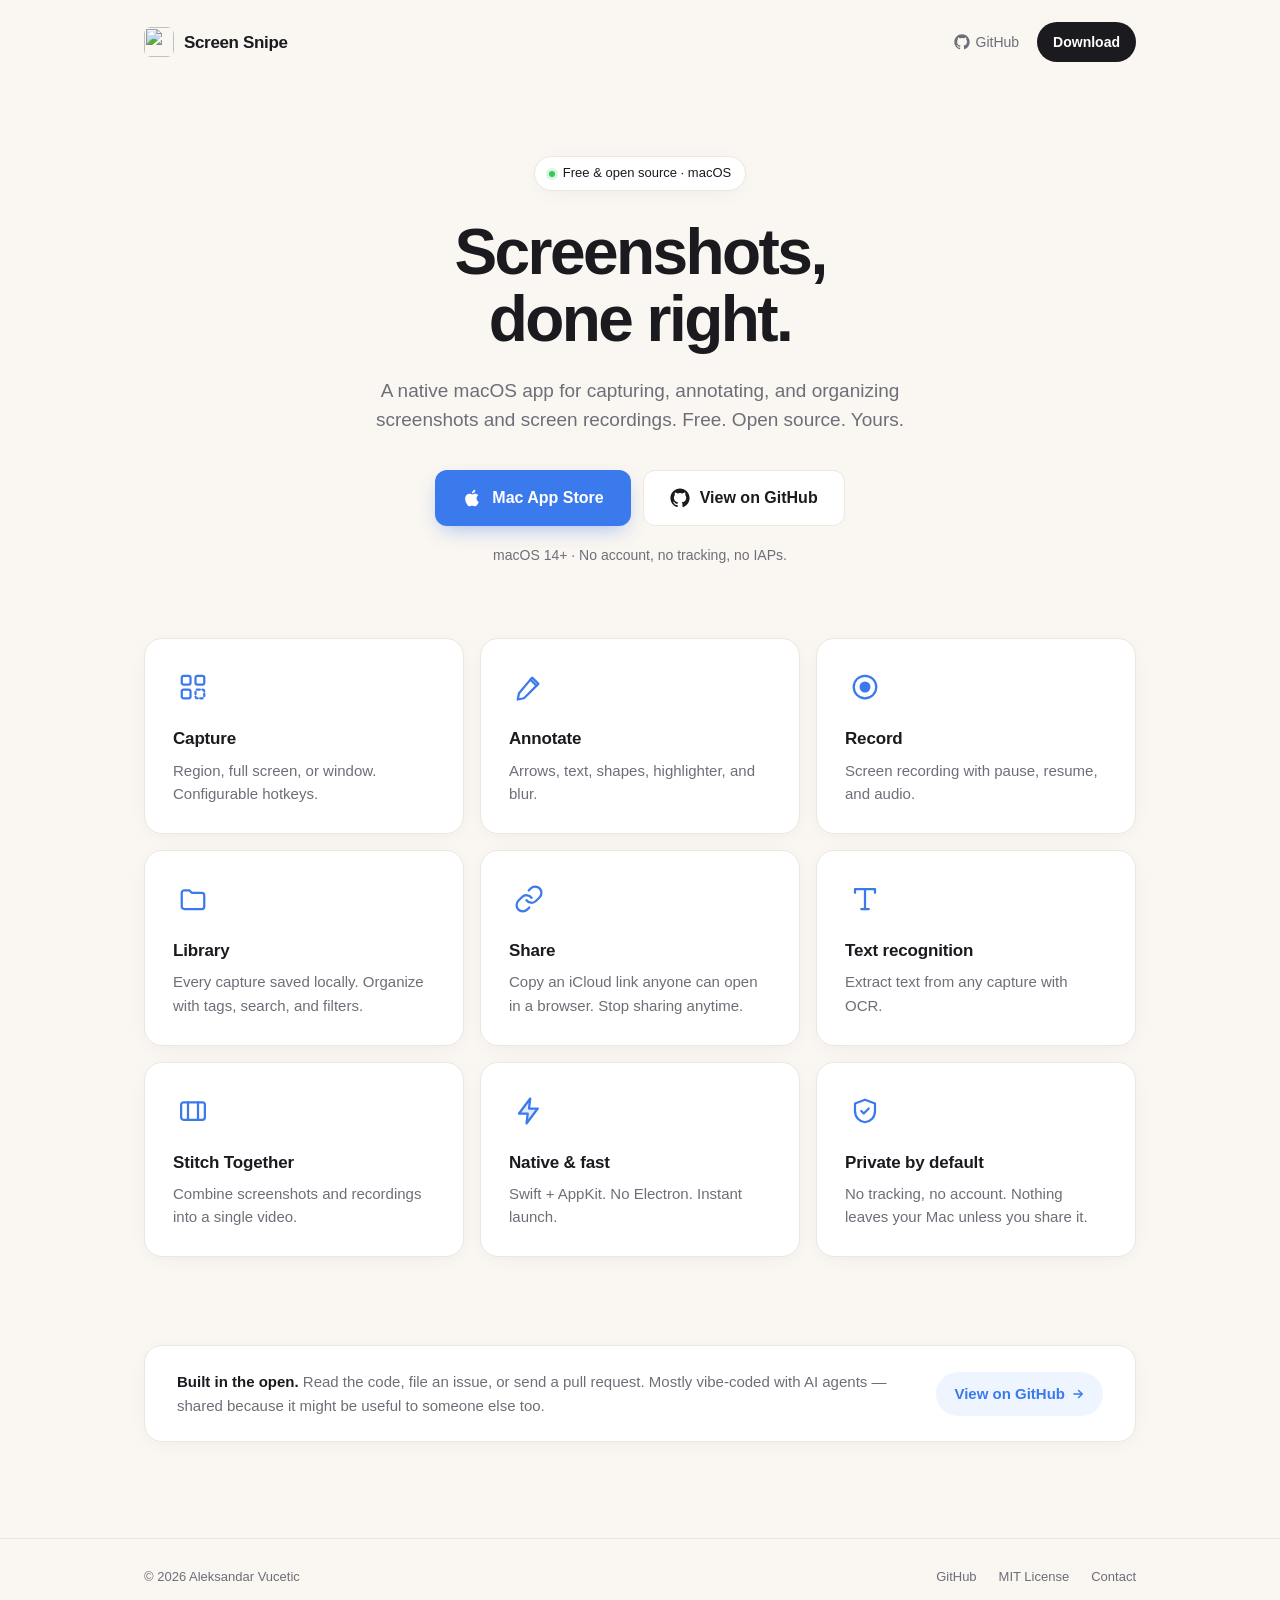
==== commit b7397f1c: "Website refresh: feature cards, working App Store link, no email support Website (docs/): - Remove t" ====
--- a/docs/index.html
+++ b/docs/index.html
@@ -201,44 +201,8 @@
 
             /* Hero */
             .hero {
-                position: relative;
-                overflow: hidden;
-                padding: 72px 0 96px;
+                padding: 72px 0 48px;
                 text-align: center;
-            }
-
-            .blob {
-                position: absolute;
-                top: -240px;
-                left: 50%;
-                transform: translateX(-50%);
-                width: 900px;
-                height: 900px;
-                background:
-                    radial-gradient(
-                        circle at 30% 30%,
-                        rgba(59, 122, 237, 0.5),
-                        transparent 55%
-                    ),
-                    radial-gradient(
-                        circle at 70% 60%,
-                        rgba(147, 197, 253, 0.55),
-                        transparent 55%
-                    ),
-                    radial-gradient(
-                        circle at 50% 85%,
-                        rgba(255, 213, 128, 0.45),
-                        transparent 55%
-                    );
-                filter: blur(80px);
-                pointer-events: none;
-                z-index: 0;
-                opacity: 0.95;
-            }
-
-            .hero > .container {
-                position: relative;
-                z-index: 1;
             }
 
             .hero-pill {
@@ -355,7 +319,7 @@
 
             /* Features */
             .features {
-                padding: 56px 0 88px;
+                padding: 24px 0 88px;
             }
 
             .feature-grid {
@@ -496,13 +460,13 @@
 
             @media (max-width: 640px) {
                 .hero {
-                    padding: 48px 0 64px;
+                    padding: 48px 0 36px;
                 }
                 .feature-grid {
                     grid-template-columns: 1fr;
                 }
                 .features {
-                    padding: 32px 0 56px;
+                    padding: 16px 0 56px;
                 }
                 .oss {
                     padding-bottom: 64px;
@@ -520,11 +484,6 @@
                     flex-wrap: wrap;
                     justify-content: center;
                     gap: 16px;
-                }
-                .blob {
-                    width: 600px;
-                    height: 600px;
-                    top: -160px;
                 }
             }
         </style>
@@ -565,7 +524,6 @@
 
         <main>
             <section class="hero">
-                <div class="blob" aria-hidden="true"></div>
                 <div class="container">
                     <div class="hero-pill">
                         <span class="dot" aria-hidden="true"></span>
@@ -579,7 +537,7 @@
                     </p>
                     <div class="hero-actions" id="download">
                         <a
-                            href="https://apps.apple.com/app/screensnipe"
+                            href="https://apps.apple.com/app/screen-snipe/id6759236400"
                             class="btn btn-primary"
                         >
                             <svg
@@ -723,7 +681,79 @@
                                 </svg>
                             </div>
                             <h3>Library</h3>
-                            <p>A local, browsable history of every capture.</p>
+                            <p>
+                                Every capture saved locally. Organize with
+                                tags, search, and filters.
+                            </p>
+                        </article>
+                        <article class="feature">
+                            <div class="feature-icon" aria-hidden="true">
+                                <svg
+                                    viewBox="0 0 24 24"
+                                    fill="none"
+                                    stroke="currentColor"
+                                    stroke-width="1.8"
+                                    stroke-linecap="round"
+                                    stroke-linejoin="round"
+                                >
+                                    <path
+                                        d="M10 13a5 5 0 0 0 7.54.54l3-3a5 5 0 0 0-7.07-7.07l-1.72 1.71"
+                                    />
+                                    <path
+                                        d="M14 11a5 5 0 0 0-7.54-.54l-3 3a5 5 0 0 0 7.07 7.07l1.71-1.71"
+                                    />
+                                </svg>
+                            </div>
+                            <h3>Share</h3>
+                            <p>
+                                Copy an iCloud link anyone can open in a
+                                browser. Stop sharing anytime.
+                            </p>
+                        </article>
+                        <article class="feature">
+                            <div class="feature-icon" aria-hidden="true">
+                                <svg
+                                    viewBox="0 0 24 24"
+                                    fill="none"
+                                    stroke="currentColor"
+                                    stroke-width="1.8"
+                                    stroke-linecap="round"
+                                    stroke-linejoin="round"
+                                >
+                                    <polyline points="4 7 4 4 20 4 20 7" />
+                                    <line x1="9" y1="20" x2="15" y2="20" />
+                                    <line x1="12" y1="4" x2="12" y2="20" />
+                                </svg>
+                            </div>
+                            <h3>Text recognition</h3>
+                            <p>Extract text from any capture with OCR.</p>
+                        </article>
+                        <article class="feature">
+                            <div class="feature-icon" aria-hidden="true">
+                                <svg
+                                    viewBox="0 0 24 24"
+                                    fill="none"
+                                    stroke="currentColor"
+                                    stroke-width="1.8"
+                                    stroke-linecap="round"
+                                    stroke-linejoin="round"
+                                >
+                                    <rect
+                                        x="2.5"
+                                        y="5"
+                                        width="19"
+                                        height="14"
+                                        rx="2"
+                                    />
+                                    <line x1="8" y1="5" x2="8" y2="19" />
+                                    <line x1="16" y1="5" x2="16" y2="19" />
+                                </svg>
+                            </div>
+                            <h3>Stitch Together</h3>
+                            <p>
+                                Combine screenshots and recordings into a
+                                single video.
+                            </p>
                         </article>
                         <article class="feature">
                             <div class="feature-icon" aria-hidden="true">
@@ -762,7 +792,10 @@
                                 </svg>
                             </div>
                             <h3>Private by default</h3>
-                            <p>No tracking, no cloud, no account.</p>
+                            <p>
+                                No tracking, no account. Nothing leaves your
+                                Mac unless you share it.
+                            </p>
                         </article>
                     </div>
                 </div>
@@ -815,8 +848,11 @@
                         rel="noopener"
                         >MIT License</a
                     >
-                    <a href="/privacy">Privacy</a>
-                    <a href="#" id="contact-link">Contact</a>
+                    <a
+                        href="https://github.com/vucetica/screensnipe/discussions"
+                        rel="noopener"
+                        >Contact</a
+                    >
                 </nav>
             </div>
         </footer>
@@ -839,15 +875,5 @@
                 "codeRepository": "https://github.com/vucetica/screensnipe"
             }
         </script>
-        <script>
-            document
-                .getElementById("contact-link")
-                .addEventListener("click", function (e) {
-                    e.preventDefault();
-                    var u = "support";
-                    var d = "screensnipe.app";
-                    window.location.href = "mailto:" + u + "@" + d;
-                });
-        </script>
     </body>
 </html>
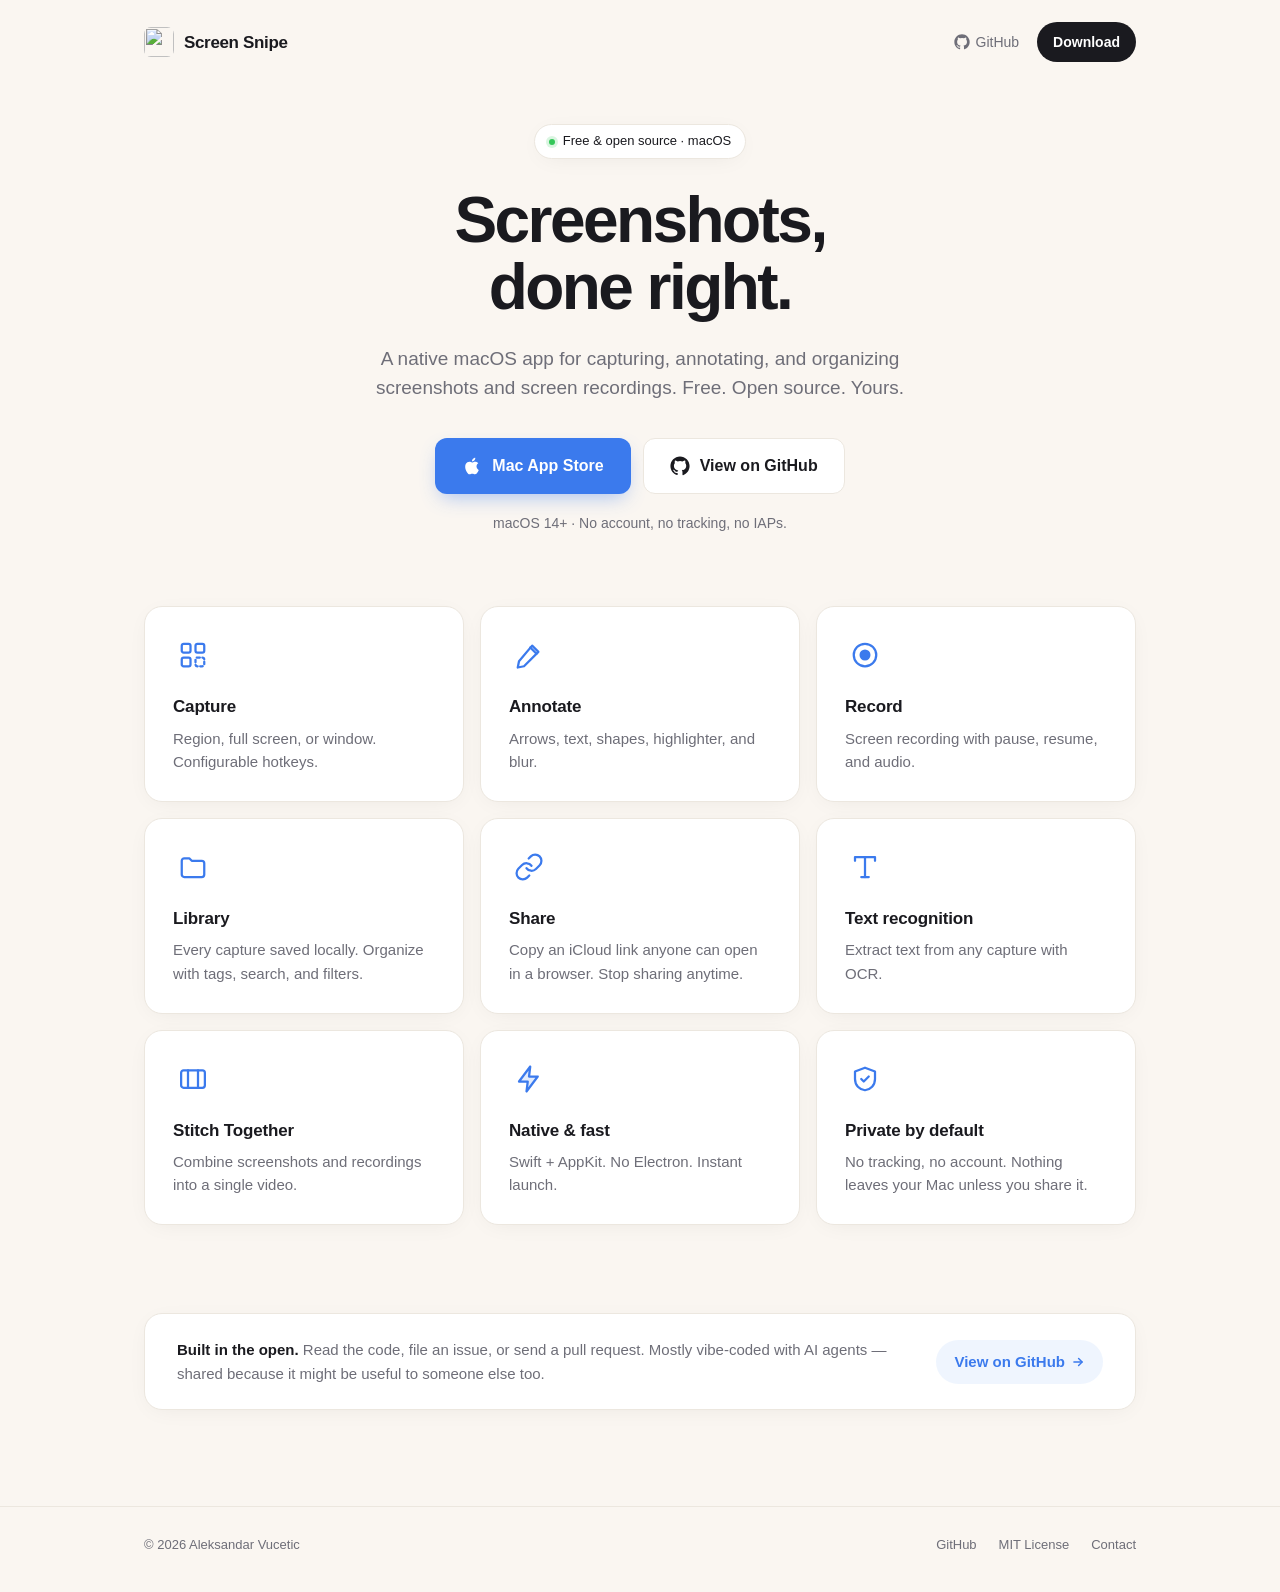
==== commit 08f8ba0e: "Reduce space between header and hero badge Co-Authored-By: Claude Fable 5 <noreply@anthropic.com>" ====
--- a/docs/index.html
+++ b/docs/index.html
@@ -201,7 +201,7 @@
 
             /* Hero */
             .hero {
-                padding: 72px 0 48px;
+                padding: 40px 0 48px;
                 text-align: center;
             }
 
@@ -460,7 +460,7 @@
 
             @media (max-width: 640px) {
                 .hero {
-                    padding: 48px 0 36px;
+                    padding: 28px 0 36px;
                 }
                 .feature-grid {
                     grid-template-columns: 1fr;
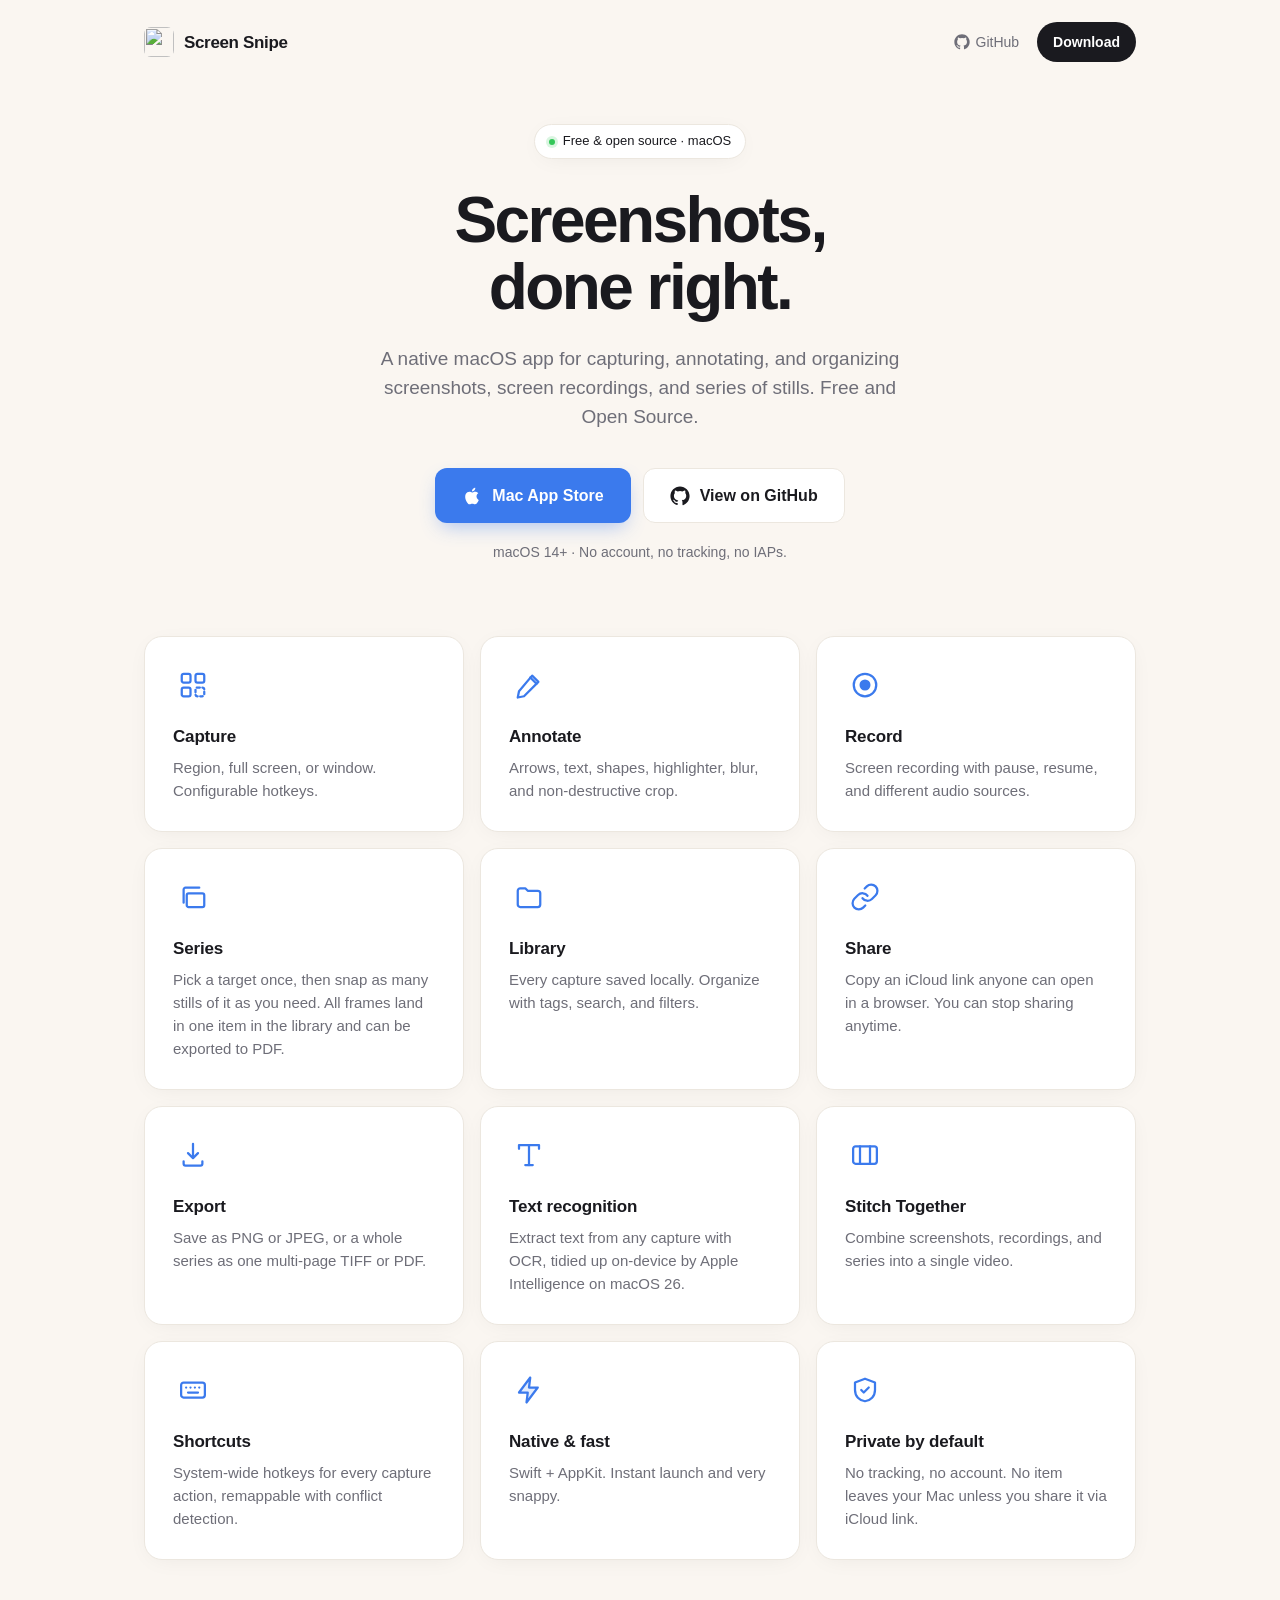
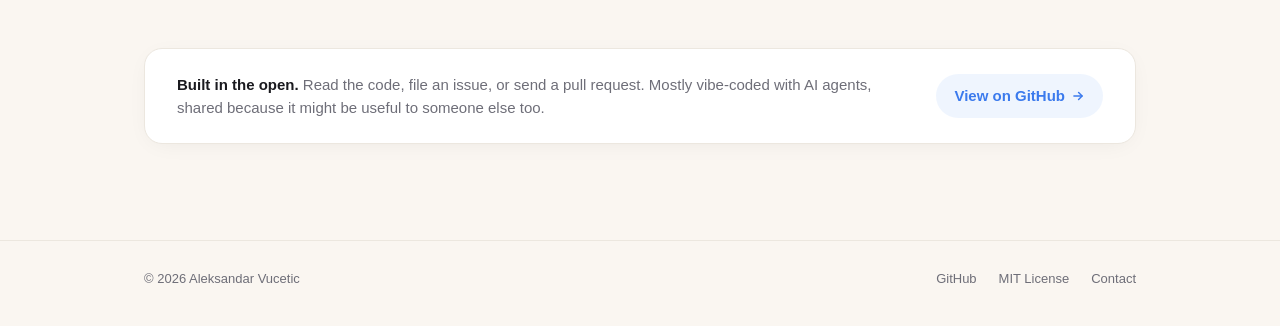
==== commit f6a802de: "Release 1.11.0: series capture mode Screenshots and recordings both produce a single artifact from a" ====
--- a/docs/index.html
+++ b/docs/index.html
@@ -4,12 +4,12 @@
         <meta charset="UTF-8" />
         <meta name="viewport" content="width=device-width, initial-scale=1.0" />
         <title>
-            Screen Snipe — Free, open-source screenshot & screen recording for
+            Screen Snipe: Free, open-source screenshot & screen recording for
             macOS
         </title>
         <meta
             name="description"
-            content="A native macOS app for capturing, annotating, and organizing screenshots and screen recordings. Free, open source, MIT licensed."
+            content="A native macOS app for capturing, annotating, and organizing screenshots, screen recordings, and series of stills. Free, open source, MIT licensed."
         />
         <meta name="author" content="Screen Snipe" />
         <meta name="robots" content="index, follow" />
@@ -17,22 +17,22 @@
         <meta property="og:type" content="website" />
         <meta
             property="og:title"
-            content="Screen Snipe — Free, open-source screenshot & screen recording for macOS"
+            content="Screen Snipe: Free, open-source screenshot & screen recording for macOS"
         />
         <meta
             property="og:description"
-            content="A native macOS app for capturing, annotating, and organizing screenshots and screen recordings. Free, open source."
+            content="A native macOS app for capturing, annotating, and organizing screenshots, screen recordings, and series of stills. Free, open source."
         />
         <meta property="og:url" content="https://screensnipe.app/" />
         <meta property="og:site_name" content="Screen Snipe" />
         <meta name="twitter:card" content="summary_large_image" />
         <meta
             name="twitter:title"
-            content="Screen Snipe — Free, open-source screenshot & screen recording for macOS"
+            content="Screen Snipe: Free, open-source screenshot & screen recording for macOS"
         />
         <meta
             name="twitter:description"
-            content="A native macOS app for capturing, annotating, and organizing screenshots and screen recordings."
+            content="A native macOS app for capturing, annotating, and organizing screenshots, screen recordings, and series of stills."
         />
         <meta
             property="og:image"
@@ -532,8 +532,8 @@
                     <h1>Screenshots,<br />done right.</h1>
                     <p class="hero-subtitle">
                         A native macOS app for capturing, annotating, and
-                        organizing screenshots and screen recordings. Free. Open
-                        source. Yours.
+                        organizing screenshots, screen recordings, and series of
+                        stills. Free and Open Source.
                     </p>
                     <div class="hero-actions" id="download">
                         <a
@@ -639,7 +639,10 @@
                                 </svg>
                             </div>
                             <h3>Annotate</h3>
-                            <p>Arrows, text, shapes, highlighter, and blur.</p>
+                            <p>
+                                Arrows, text, shapes, highlighter, blur, and
+                                non-destructive crop.
+                            </p>
                         </article>
                         <article class="feature">
                             <div class="feature-icon" aria-hidden="true">
@@ -662,7 +665,33 @@
                             </div>
                             <h3>Record</h3>
                             <p>
-                                Screen recording with pause, resume, and audio.
+                                Screen recording with pause, resume, and different audio sources.
+                            </p>
+                        </article>
+                        <article class="feature">
+                            <div class="feature-icon" aria-hidden="true">
+                                <svg
+                                    viewBox="0 0 24 24"
+                                    fill="none"
+                                    stroke="currentColor"
+                                    stroke-width="1.8"
+                                    stroke-linecap="round"
+                                    stroke-linejoin="round"
+                                >
+                                    <rect
+                                        x="7"
+                                        y="9"
+                                        width="14"
+                                        height="11"
+                                        rx="1.5"
+                                    />
+                                    <path d="M4.5 16.5V6a1.5 1.5 0 0 1 1.5-1.5h11" />
+                                </svg>
+                            </div>
+                            <h3>Series</h3>
+                            <p>
+                                Pick a target once, then snap as many stills of
+                                it as you need. All frames land in one item in the library and can be exported to PDF.
                             </p>
                         </article>
                         <article class="feature">
@@ -707,7 +736,28 @@
                             <h3>Share</h3>
                             <p>
                                 Copy an iCloud link anyone can open in a
-                                browser. Stop sharing anytime.
+                                browser. You can stop sharing anytime.
+                            </p>
+                        </article>
+                        <article class="feature">
+                            <div class="feature-icon" aria-hidden="true">
+                                <svg
+                                    viewBox="0 0 24 24"
+                                    fill="none"
+                                    stroke="currentColor"
+                                    stroke-width="1.8"
+                                    stroke-linecap="round"
+                                    stroke-linejoin="round"
+                                >
+                                    <path d="M12 3v11" />
+                                    <path d="M8 10.5 12 14.5l4-4" />
+                                    <path d="M4.5 17v2a1.5 1.5 0 0 0 1.5 1.5h12a1.5 1.5 0 0 0 1.5-1.5v-2" />
+                                </svg>
+                            </div>
+                            <h3>Export</h3>
+                            <p>
+                                Save as PNG or JPEG, or a whole series as one
+                                multi-page TIFF or PDF.
                             </p>
                         </article>
                         <article class="feature">
@@ -726,7 +776,10 @@
                                 </svg>
                             </div>
                             <h3>Text recognition</h3>
-                            <p>Extract text from any capture with OCR.</p>
+                            <p>
+                                Extract text from any capture with OCR, tidied
+                                up on-device by Apple Intelligence on macOS 26.
+                            </p>
                         </article>
                         <article class="feature">
                             <div class="feature-icon" aria-hidden="true">
@@ -751,8 +804,35 @@
                             </div>
                             <h3>Stitch Together</h3>
                             <p>
-                                Combine screenshots and recordings into a
-                                single video.
+                                Combine screenshots, recordings, and series
+                                into a single video.
+                            </p>
+                        </article>
+                        <article class="feature">
+                            <div class="feature-icon" aria-hidden="true">
+                                <svg
+                                    viewBox="0 0 24 24"
+                                    fill="none"
+                                    stroke="currentColor"
+                                    stroke-width="1.8"
+                                    stroke-linecap="round"
+                                    stroke-linejoin="round"
+                                >
+                                    <rect
+                                        x="2.5"
+                                        y="6"
+                                        width="19"
+                                        height="12"
+                                        rx="2"
+                                    />
+                                    <path d="M6.5 10h.01M10 10h.01M13.5 10h.01M17 10h.01" />
+                                    <path d="M8 14h8" />
+                                </svg>
+                            </div>
+                            <h3>Shortcuts</h3>
+                            <p>
+                                System-wide hotkeys for every capture action,
+                                remappable with conflict detection.
                             </p>
                         </article>
                         <article class="feature">
@@ -773,7 +853,7 @@
                                 </svg>
                             </div>
                             <h3>Native &amp; fast</h3>
-                            <p>Swift + AppKit. No Electron. Instant launch.</p>
+                            <p>Swift + AppKit. Instant launch and very snappy.</p>
                         </article>
                         <article class="feature">
                             <div class="feature-icon" aria-hidden="true">
@@ -793,8 +873,8 @@
                             </div>
                             <h3>Private by default</h3>
                             <p>
-                                No tracking, no account. Nothing leaves your
-                                Mac unless you share it.
+                                No tracking, no account. No item leaves your
+                                Mac unless you share it via iCloud link.
                             </p>
                         </article>
                     </div>
@@ -807,7 +887,7 @@
                         <p>
                             <strong>Built in the open.</strong> Read the code,
                             file an issue, or send a pull request. Mostly
-                            vibe-coded with AI agents — shared because it might
+                            vibe-coded with AI agents, shared because it might
                             be useful to someone else too.
                         </p>
                         <a
@@ -864,7 +944,7 @@
                 "name": "Screen Snipe",
                 "operatingSystem": "macOS 14+",
                 "applicationCategory": "UtilitiesApplication",
-                "description": "A free, open-source macOS app for capturing screenshots, recording your screen, and annotating with arrows, text, shapes, blur, and more.",
+                "description": "A free, open-source macOS app for capturing screenshots, recording your screen, capturing series of stills, and annotating with arrows, text, shapes, blur, and more.",
                 "isAccessibleForFree": true,
                 "offers": {
                     "@type": "Offer",
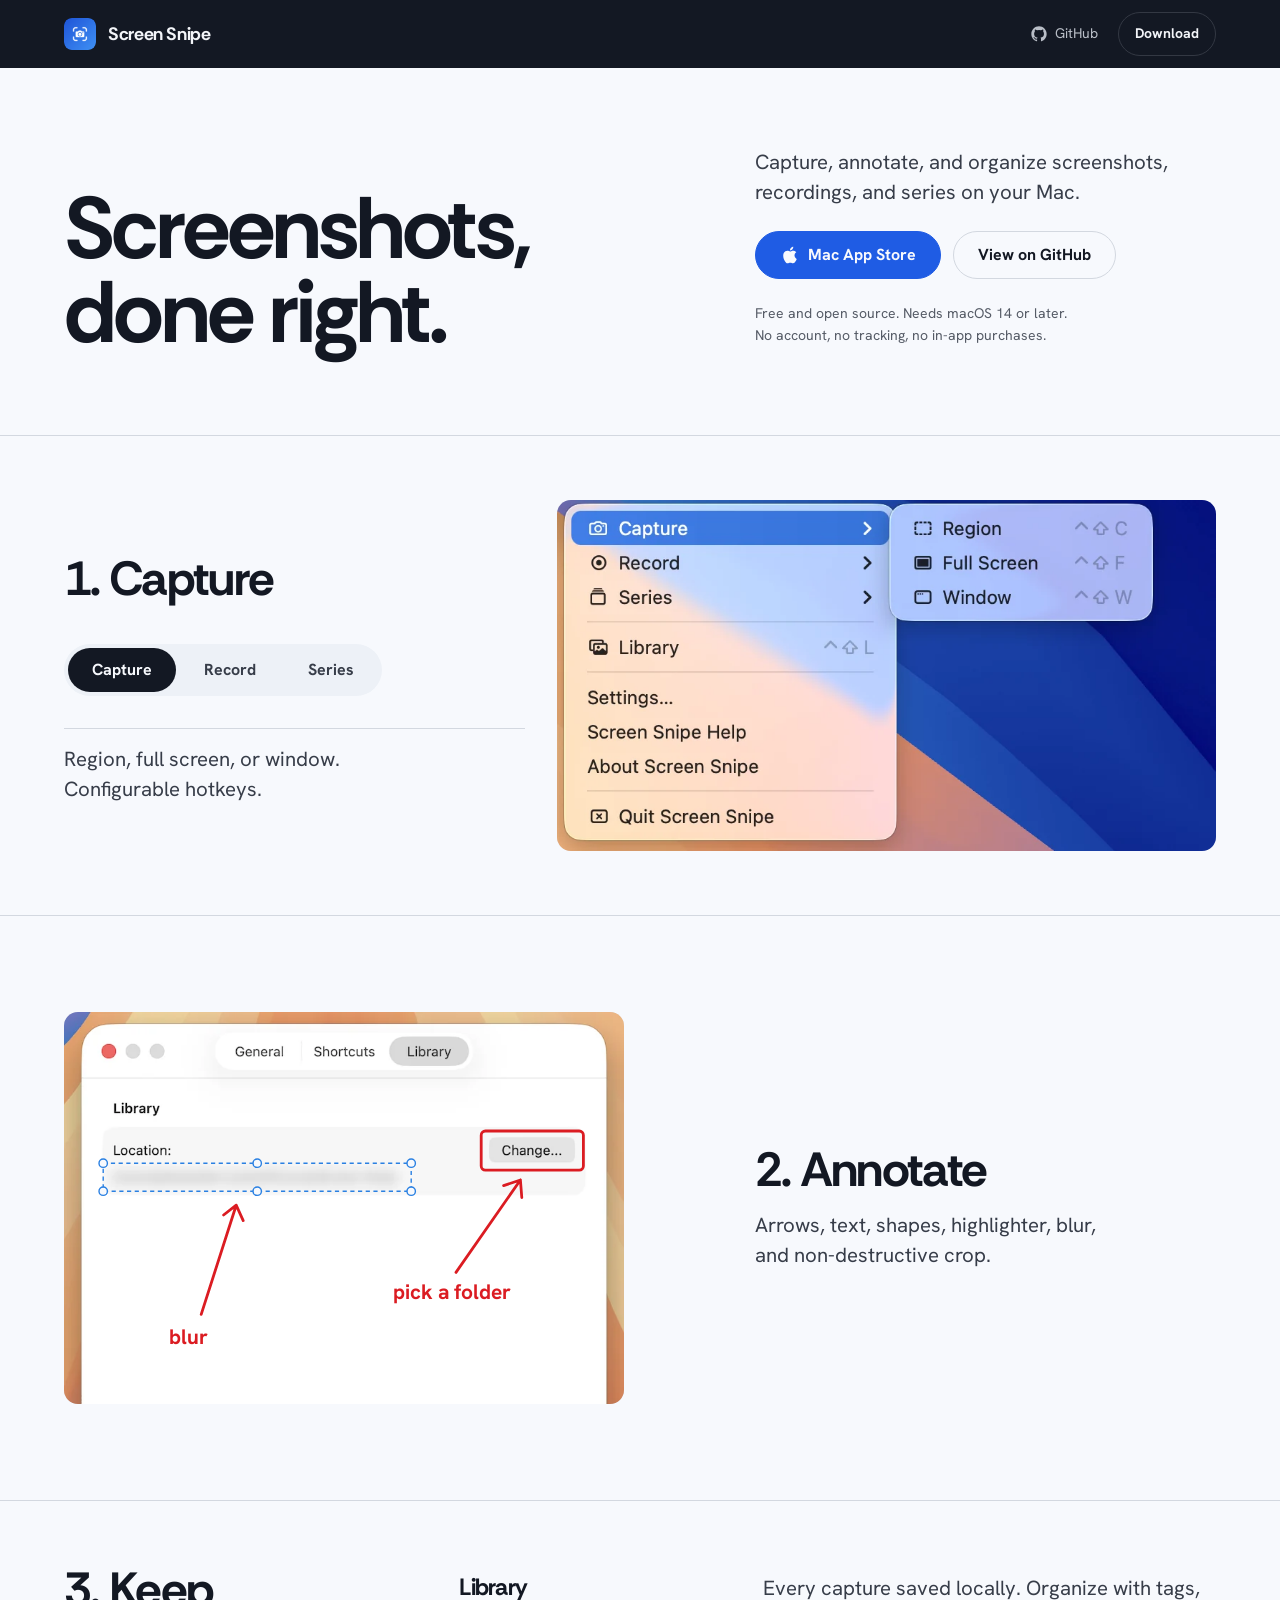
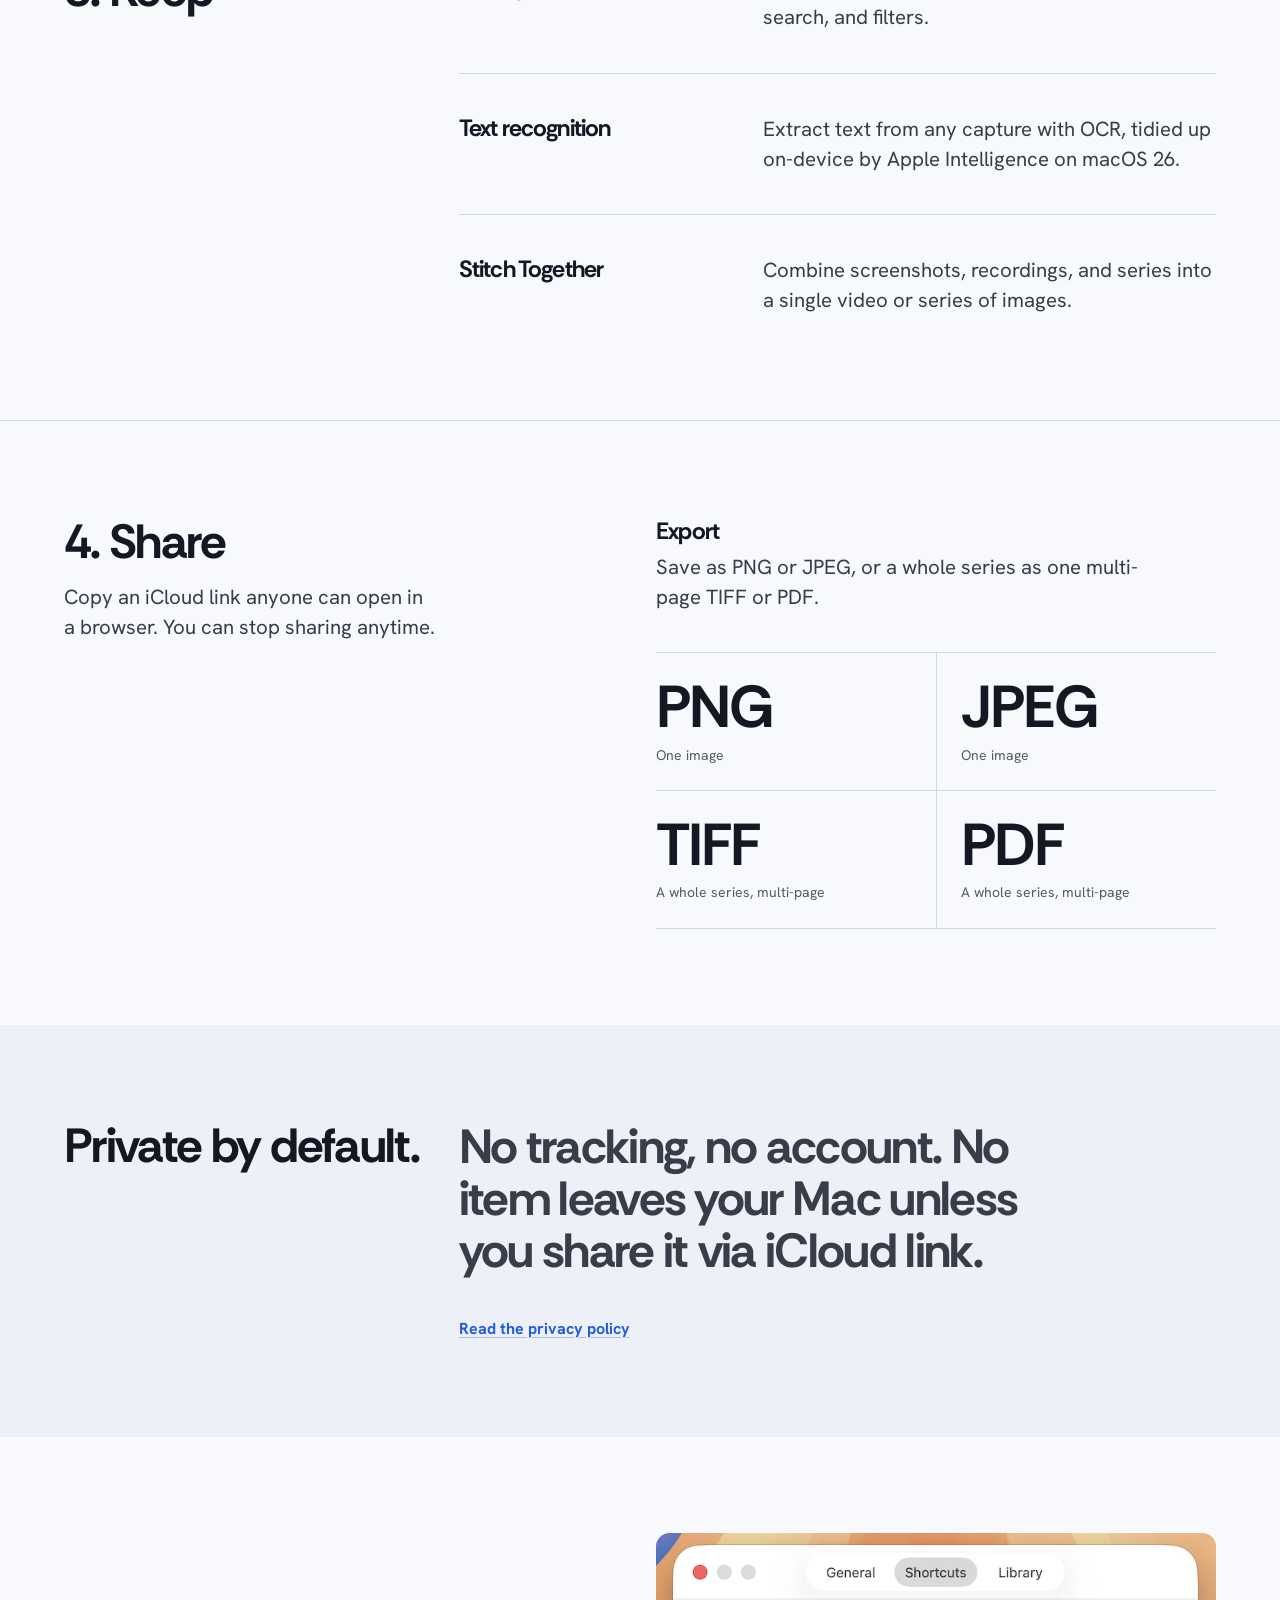
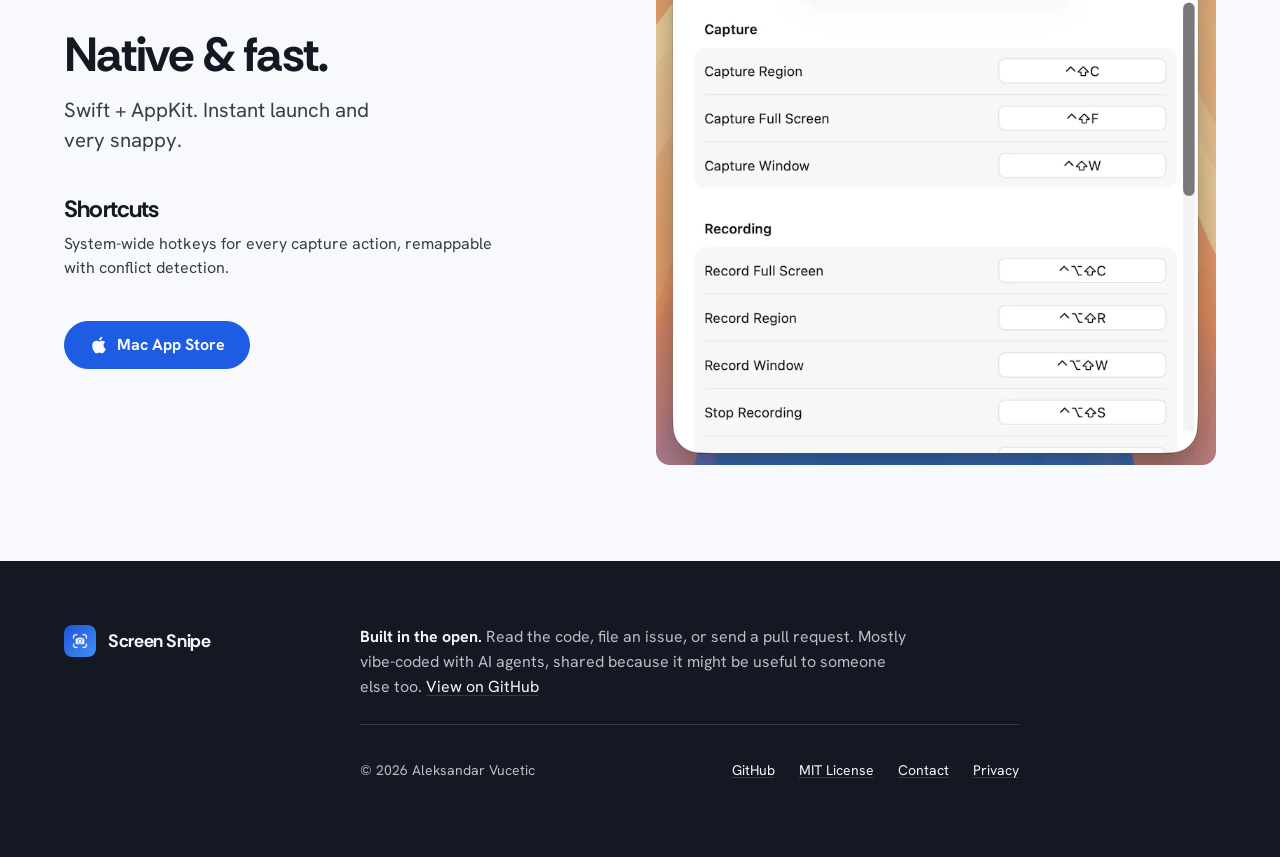
==== commit 50649ba1: "Changed website design." ====
--- a/docs/index.html
+++ b/docs/index.html
@@ -42,468 +42,38 @@
             name="twitter:image"
             content="https://screensnipe.app/og-image.png"
         />
-        <meta name="theme-color" content="#FAF6F1" />
+        <meta name="theme-color" content="#1b1f2a" />
         <link rel="icon" type="image/png" href="/favicon.png" />
         <link rel="apple-touch-icon" href="/apple-touch-icon.png" />
-        <style>
-            *,
-            *::before,
-            *::after {
-                margin: 0;
-                padding: 0;
-                box-sizing: border-box;
-            }
-
-            :root {
-                --bg: #faf6f1;
-                --surface: #ffffff;
-                --text: #1a1a1f;
-                --text-muted: #6e6e78;
-                --accent: #3b7aed;
-                --accent-soft: #93c5fd;
-                --accent-warm: #ffd580;
-                --accent-dark: #2563eb;
-                --border: #ece7df;
-                --border-hover: #d9d2c5;
-                --shadow: 0 4px 24px -8px rgba(26, 26, 31, 0.08);
-            }
-
-            html {
-                scroll-behavior: smooth;
-            }
-
-            body {
-                font-family:
-                    "Inter",
-                    -apple-system,
-                    BlinkMacSystemFont,
-                    "SF Pro Text",
-                    "Helvetica Neue",
-                    sans-serif;
-                background: var(--bg);
-                color: var(--text);
-                line-height: 1.6;
-                -webkit-font-smoothing: antialiased;
-                -moz-osx-font-smoothing: grayscale;
-            }
-
-            :focus-visible {
-                outline: 2px solid var(--accent);
-                outline-offset: 3px;
-                border-radius: 4px;
-            }
-
-            a {
-                color: inherit;
-            }
-
-            .container {
-                max-width: 760px;
-                margin: 0 auto;
-                padding: 0 24px;
-            }
-
-            .container-wide {
-                max-width: 1040px;
-                margin: 0 auto;
-                padding: 0 24px;
-            }
-
-            /* Header */
-            header {
-                padding: 22px 0;
-                position: relative;
-                z-index: 10;
-            }
-
-            header .container-wide {
-                display: flex;
-                align-items: center;
-                justify-content: space-between;
-                gap: 12px;
-            }
-
-            .logo {
-                display: flex;
-                align-items: center;
-                gap: 10px;
-                font-size: 1.0625rem;
-                font-weight: 700;
-                letter-spacing: -0.02em;
-                color: var(--text);
-                text-decoration: none;
-            }
-
-            .logo img {
-                width: 30px;
-                height: 30px;
-                border-radius: 7px;
-            }
-
-            .header-nav {
-                display: flex;
-                align-items: center;
-                gap: 4px;
-            }
-
-            .header-link {
-                display: inline-flex;
-                align-items: center;
-                gap: 6px;
-                padding: 8px 14px;
-                font-size: 0.875rem;
-                font-weight: 500;
-                color: var(--text-muted);
-                background: transparent;
-                border-radius: 999px;
-                text-decoration: none;
-                transition:
-                    color 0.15s,
-                    background 0.15s;
-            }
-
-            .header-link:hover {
-                color: var(--text);
-                background: rgba(26, 26, 31, 0.05);
-            }
-
-            .header-link svg {
-                width: 16px;
-                height: 16px;
-            }
-
-            .header-cta {
-                display: inline-flex;
-                align-items: center;
-                gap: 6px;
-                padding: 9px 16px;
-                font-size: 0.875rem;
-                font-weight: 600;
-                color: #fff;
-                background: var(--text);
-                border-radius: 999px;
-                text-decoration: none;
-                transition:
-                    background 0.15s,
-                    transform 0.1s;
-            }
-
-            .header-cta:hover {
-                background: #2d2d35;
-            }
-            .header-cta:active {
-                transform: translateY(1px);
-            }
-            .header-cta svg {
-                width: 14px;
-                height: 14px;
-            }
-
-            /* Hero */
-            .hero {
-                padding: 40px 0 48px;
-                text-align: center;
-            }
-
-            .hero-pill {
-                display: inline-flex;
-                align-items: center;
-                gap: 8px;
-                padding: 6px 14px;
-                margin-bottom: 28px;
-                font-size: 0.8125rem;
-                font-weight: 500;
-                color: var(--text);
-                background: var(--surface);
-                border: 1px solid var(--border);
-                border-radius: 999px;
-                box-shadow: var(--shadow);
-            }
-
-            .hero-pill .dot {
-                width: 6px;
-                height: 6px;
-                border-radius: 50%;
-                background: #34c759;
-                box-shadow: 0 0 0 3px rgba(52, 199, 89, 0.18);
-            }
-
-            .hero-icon {
-                width: 80px;
-                height: 80px;
-                border-radius: 18px;
-                margin-bottom: 28px;
-                box-shadow: 0 12px 32px -8px rgba(26, 26, 31, 0.18);
-            }
-
-            h1 {
-                font-size: clamp(2.5rem, 6vw, 4rem);
-                font-weight: 800;
-                letter-spacing: -0.04em;
-                line-height: 1.05;
-                margin-bottom: 22px;
-            }
-
-            .hero-subtitle {
-                font-size: 1.1875rem;
-                font-weight: 400;
-                color: var(--text-muted);
-                max-width: 560px;
-                margin: 0 auto 36px;
-                line-height: 1.55;
-            }
-
-            .hero-actions {
-                display: flex;
-                align-items: center;
-                justify-content: center;
-                gap: 12px;
-                flex-wrap: wrap;
-                margin-bottom: 18px;
-            }
-
-            .btn {
-                display: inline-flex;
-                align-items: center;
-                gap: 10px;
-                padding: 14px 26px;
-                font-size: 1rem;
-                font-weight: 600;
-                font-family: inherit;
-                border-radius: 12px;
-                text-decoration: none;
-                transition:
-                    background 0.15s,
-                    border-color 0.15s,
-                    transform 0.1s,
-                    box-shadow 0.15s;
-                border: 1px solid transparent;
-                white-space: nowrap;
-            }
-
-            .btn:active {
-                transform: translateY(1px);
-            }
-
-            .btn-primary {
-                color: #fff;
-                background: var(--accent);
-                box-shadow: 0 8px 20px -6px rgba(59, 122, 237, 0.45);
-            }
-
-            .btn-primary:hover {
-                background: var(--accent-dark);
-                box-shadow: 0 10px 24px -6px rgba(59, 122, 237, 0.55);
-            }
-
-            .btn-secondary {
-                color: var(--text);
-                background: var(--surface);
-                border-color: var(--border);
-            }
-
-            .btn-secondary:hover {
-                background: #fff;
-                border-color: var(--border-hover);
-            }
-
-            .btn svg {
-                width: 20px;
-                height: 20px;
-            }
-
-            .platform-note {
-                font-size: 0.875rem;
-                color: var(--text-muted);
-            }
-
-            /* Features */
-            .features {
-                padding: 24px 0 88px;
-            }
-
-            .feature-grid {
-                display: grid;
-                grid-template-columns: repeat(3, 1fr);
-                gap: 16px;
-            }
-
-            .feature {
-                padding: 28px;
-                background: var(--surface);
-                border: 1px solid var(--border);
-                border-radius: 18px;
-                box-shadow: var(--shadow);
-            }
-
-            .feature-icon {
-                width: 40px;
-                height: 40px;
-                display: flex;
-                align-items: center;
-                justify-content: center;
-                color: var(--accent);
-                margin-bottom: 18px;
-            }
-
-            .feature-icon svg {
-                width: 30px;
-                height: 30px;
-            }
-
-            .feature h3 {
-                font-size: 1.0625rem;
-                font-weight: 700;
-                margin-bottom: 6px;
-                letter-spacing: -0.01em;
-            }
-
-            .feature p {
-                font-size: 0.9375rem;
-                color: var(--text-muted);
-                line-height: 1.55;
-            }
-
-            /* Open source strip */
-            .oss {
-                padding: 0 0 96px;
-            }
-
-            .oss-strip {
-                display: flex;
-                align-items: center;
-                justify-content: space-between;
-                gap: 20px;
-                padding: 24px 32px;
-                background: var(--surface);
-                border: 1px solid var(--border);
-                border-radius: 18px;
-                box-shadow: var(--shadow);
-            }
-
-            .oss-strip p {
-                font-size: 0.9375rem;
-                color: var(--text-muted);
-                line-height: 1.55;
-            }
-
-            .oss-strip strong {
-                color: var(--text);
-                font-weight: 600;
-            }
-
-            .oss-link {
-                display: inline-flex;
-                align-items: center;
-                gap: 6px;
-                padding: 10px 18px;
-                font-size: 0.9375rem;
-                font-weight: 600;
-                color: var(--accent);
-                background: rgba(59, 122, 237, 0.08);
-                border-radius: 999px;
-                text-decoration: none;
-                white-space: nowrap;
-                transition: background 0.15s;
-            }
-
-            .oss-link:hover {
-                background: rgba(59, 122, 237, 0.14);
-            }
-            .oss-link svg {
-                width: 14px;
-                height: 14px;
-            }
-
-            /* Footer */
-            footer {
-                padding: 28px 0 36px;
-                border-top: 1px solid var(--border);
-            }
-
-            footer .container-wide {
-                display: flex;
-                align-items: center;
-                justify-content: space-between;
-                gap: 16px;
-                flex-wrap: wrap;
-            }
-
-            footer p {
-                font-size: 0.8125rem;
-                color: var(--text-muted);
-            }
-
-            footer nav {
-                display: flex;
-                gap: 22px;
-                align-items: center;
-            }
-
-            footer a {
-                font-size: 0.8125rem;
-                color: var(--text-muted);
-                text-decoration: none;
-                transition: color 0.15s;
-            }
-
-            footer a:hover {
-                color: var(--text);
-            }
-
-            /* Responsive */
-            @media (max-width: 840px) {
-                .feature-grid {
-                    grid-template-columns: repeat(2, 1fr);
-                }
-            }
-
-            @media (max-width: 640px) {
-                .hero {
-                    padding: 28px 0 36px;
-                }
-                .feature-grid {
-                    grid-template-columns: 1fr;
-                }
-                .features {
-                    padding: 16px 0 56px;
-                }
-                .oss {
-                    padding-bottom: 64px;
-                }
-                .oss-strip {
-                    flex-direction: column;
-                    align-items: flex-start;
-                    padding: 24px;
-                }
-                footer .container-wide {
-                    flex-direction: column;
-                    gap: 14px;
-                }
-                footer nav {
-                    flex-wrap: wrap;
-                    justify-content: center;
-                    gap: 16px;
-                }
-            }
-        </style>
+        <link rel="preconnect" href="https://fonts.googleapis.com" />
+        <link rel="preconnect" href="https://fonts.gstatic.com" crossorigin />
+        <link
+            rel="stylesheet"
+            href="https://fonts.googleapis.com/css2?family=Hanken+Grotesk:wght@400;700&family=Rethink+Sans:wght@700&display=swap"
+        />
+        <link rel="stylesheet" href="site.css" />
+        <script>
+            document.documentElement.classList.add("js");
+        </script>
     </head>
     <body>
-        <header>
-            <div class="container-wide">
-                <a href="/" class="logo">
+        <a class="skip" href="#main">Skip to content</a>
+
+        <header class="slab">
+            <div class="container slab__bar">
+                <a href="/" class="wordmark" aria-label="Screen Snipe home">
                     <img
-                        src="/apple-touch-icon.png"
+                        src="apple-touch-icon.png"
                         alt=""
-                        width="30"
-                        height="30"
+                        width="32"
+                        height="32"
                     />
                     Screen Snipe
                 </a>
-                <div class="header-nav">
+                <nav class="slab__links" aria-label="Main">
                     <a
                         href="https://github.com/vucetica/screensnipe"
-                        class="header-link"
+                        class="slab__link"
                         rel="noopener"
                     >
                         <svg
@@ -515,30 +85,325 @@
                                 d="M12 .5C5.65.5.5 5.65.5 12c0 5.08 3.29 9.39 7.86 10.91.58.1.79-.25.79-.55v-2.05c-3.2.7-3.87-1.36-3.87-1.36-.52-1.33-1.28-1.69-1.28-1.69-1.04-.71.08-.7.08-.7 1.16.08 1.77 1.19 1.77 1.19 1.03 1.76 2.7 1.25 3.36.96.1-.74.4-1.25.73-1.54-2.55-.29-5.24-1.28-5.24-5.7 0-1.26.45-2.29 1.19-3.1-.12-.29-.52-1.46.11-3.05 0 0 .97-.31 3.18 1.18a11.04 11.04 0 0 1 5.79 0c2.21-1.49 3.18-1.18 3.18-1.18.63 1.59.23 2.76.11 3.05.74.81 1.19 1.84 1.19 3.1 0 4.43-2.7 5.4-5.27 5.69.41.36.78 1.06.78 2.13v3.16c0 .31.21.66.8.55C20.21 21.39 23.5 17.08 23.5 12 23.5 5.65 18.35.5 12 .5Z"
                             />
                         </svg>
-                        GitHub
+                        <span>GitHub</span>
                     </a>
-                    <a href="#download" class="header-cta">Download</a>
-                </div>
+                    <a href="#download" class="slab__action">Download</a>
+                </nav>
             </div>
         </header>
 
-        <main>
+        <main id="main">
             <section class="hero">
-                <div class="container">
-                    <div class="hero-pill">
-                        <span class="dot" aria-hidden="true"></span>
-                        Free &amp; open source · macOS
-                    </div>
+                <div class="container grid hero__grid">
                     <h1>Screenshots,<br />done right.</h1>
-                    <p class="hero-subtitle">
-                        A native macOS app for capturing, annotating, and
-                        organizing screenshots, screen recordings, and series of
-                        stills. Free and Open Source.
-                    </p>
-                    <div class="hero-actions" id="download">
+                    <div class="hero__side">
+                        <p class="lead">
+                            Capture, annotate, and organize screenshots,
+                            recordings, and series on your Mac.
+                        </p>
+                        <div class="actions" id="download">
+                            <a
+                                href="https://apps.apple.com/app/screen-snipe/id6759236400"
+                                class="btn"
+                            >
+                                <svg
+                                    viewBox="0 0 24 24"
+                                    fill="currentColor"
+                                    aria-hidden="true"
+                                >
+                                    <path
+                                        d="M18.71 19.5c-.83 1.24-1.71 2.45-3.05 2.47-1.34.03-1.77-.79-3.29-.79-1.53 0-2 .77-3.27.82-1.31.05-2.3-1.32-3.14-2.53C4.25 17 2.94 12.45 4.7 9.39c.87-1.52 2.43-2.48 4.12-2.51 1.28-.02 2.5.87 3.29.87.78 0 2.26-1.07 3.8-.91.65.03 2.47.26 3.64 1.98-.09.06-2.17 1.28-2.15 3.81.03 3.02 2.65 4.03 2.68 4.04-.03.07-.42 1.44-1.38 2.83M13 3.5c.73-.83 1.94-1.46 2.94-1.5.13 1.17-.34 2.35-1.04 3.19-.69.85-1.83 1.51-2.95 1.42-.15-1.15.41-2.35 1.05-3.11z"
+                                    />
+                                </svg>
+                                Mac App Store
+                            </a>
+                            <a
+                                href="https://github.com/vucetica/screensnipe"
+                                class="btn btn--quiet"
+                                rel="noopener"
+                            >
+                                View on GitHub
+                            </a>
+                        </div>
+                        <p class="note">
+                            Free and open source. Needs macOS 14 or later.<br />
+                            No account, no tracking, no in-app purchases.
+                        </p>
+                    </div>
+                </div>
+            </section>
+
+            <section class="stage" aria-labelledby="stage-capture">
+                <div class="container grid capture" data-switch>
+                    <div class="capture__head">
+                        <h2 id="stage-capture">1. Capture</h2>
+                        <div class="tabs" role="tablist" aria-label="Ways to capture">
+                            <button
+                                class="tab"
+                                type="button"
+                                role="tab"
+                                id="tab-still"
+                                aria-controls="panel-still"
+                                aria-selected="true"
+                            >
+                                Capture
+                            </button>
+                            <button
+                                class="tab"
+                                type="button"
+                                role="tab"
+                                id="tab-record"
+                                aria-controls="panel-record"
+                                aria-selected="false"
+                                tabindex="-1"
+                            >
+                                Record
+                            </button>
+                            <button
+                                class="tab"
+                                type="button"
+                                role="tab"
+                                id="tab-series"
+                                aria-controls="panel-series"
+                                aria-selected="false"
+                                tabindex="-1"
+                            >
+                                Series
+                            </button>
+                        </div>
+                    </div>
+
+                    <div
+                        class="panel"
+                        role="tabpanel"
+                        id="panel-still"
+                        aria-labelledby="tab-still"
+                    >
+                        <figure
+                            class="shot shot--menu"
+                            data-slot="menu-capture"
+                            data-kind="product"
+                            data-alt="The Screen Snipe menu bar menu with the Capture submenu open"
+                        >
+                            <img
+                                src="images/menu-capture.webp"
+                                width="920"
+                                height="490"
+                                alt="The Screen Snipe menu with Capture open: Region, Full Screen and Window, each with its shortcut"
+                                fetchpriority="high"
+                            />
+                        </figure>
+                        <div class="item">
+                            <p>Region, full screen, or window. Configurable hotkeys.</p>
+                        </div>
+                    </div>
+
+                    <div
+                        class="panel"
+                        role="tabpanel"
+                        id="panel-record"
+                        aria-labelledby="tab-record"
+                    >
+                        <figure
+                            class="shot shot--menu"
+                            data-slot="menu-record"
+                            data-kind="product"
+                            data-alt="The Screen Snipe menu bar menu with the Record submenu open"
+                        >
+                            <img
+                                src="images/menu-record.webp"
+                                width="920"
+                                height="490"
+                                alt="The Screen Snipe menu with Record open: Region, Full Screen, Window, System Audio and Microphone"
+                                loading="lazy"
+                            />
+                        </figure>
+                        <div class="item">
+                            <p>
+                                Screen recording with pause, resume, and different
+                                audio sources.
+                            </p>
+                        </div>
+                    </div>
+
+                    <div
+                        class="panel"
+                        role="tabpanel"
+                        id="panel-series"
+                        aria-labelledby="tab-series"
+                    >
+                        <figure
+                            class="shot shot--menu"
+                            data-slot="menu-series"
+                            data-kind="product"
+                            data-alt="The Screen Snipe menu bar menu with the Series submenu open"
+                        >
+                            <img
+                                src="images/menu-series.webp"
+                                width="920"
+                                height="490"
+                                alt="The Screen Snipe menu with Series open: Region, Full Screen and Window, each with its shortcut"
+                                loading="lazy"
+                            />
+                        </figure>
+                        <div class="item">
+                            <p>
+                                Pick a target once, then snap as many stills of it
+                                as you need. All frames land in one item in the
+                                library and can be exported to PDF.
+                            </p>
+                        </div>
+                    </div>
+                </div>
+            </section>
+
+            <section class="stage stage--roomy" aria-labelledby="stage-annotate">
+                <div class="container grid annotate">
+                    <figure
+                        class="shot shot--crop"
+                        data-slot="editor"
+                        data-kind="product"
+                        data-alt="The Screen Snipe editor with a capture open and a few annotations on it: an arrow, a box, a text label and a blur"
+                    >
+                        <div class="sample">
+                            <img
+                                src="images/settings-library.webp"
+                                width="800"
+                                height="560"
+                                alt=""
+                                loading="lazy"
+                            />
+                            <svg
+                                class="marks"
+                                viewBox="0 0 800 560"
+                                role="img"
+                                aria-label="A Screen Snipe Settings capture marked up with a red box around the Change button, two red arrows, two labels and a blur over the folder path"
+                            >
+                                <rect class="box" x="596" y="170" width="146" height="56" rx="6" />
+                                <rect class="select" x="56" y="216" width="440" height="40" />
+                                <circle class="handle" cx="56" cy="216" r="6" />
+                                <circle class="handle" cx="276" cy="216" r="6" />
+                                <circle class="handle" cx="496" cy="216" r="6" />
+                                <circle class="handle" cx="56" cy="256" r="6" />
+                                <circle class="handle" cx="276" cy="256" r="6" />
+                                <circle class="handle" cx="496" cy="256" r="6" />
+                                <path class="arrow" d="M560 372 L652 240 M628 248 L652 240 L654 265" />
+                                <text class="label" x="470" y="410">pick a folder</text>
+                                <path class="arrow" d="M196 432 L246 276 M228 290 L246 276 L256 298" />
+                                <text class="label" x="150" y="474">blur</text>
+                            </svg>
+                        </div>
+                    </figure>
+                    <div class="annotate__text">
+                        <div>
+                            <h2 id="stage-annotate">2. Annotate</h2>
+                            <p class="stage__line">
+                                Arrows, text, shapes, highlighter, blur, and
+                                non-destructive crop.
+                            </p>
+                        </div>
+                    </div>
+                </div>
+            </section>
+
+            <section class="stage" aria-labelledby="stage-keep">
+                <div class="container grid keep">
+                    <h2 id="stage-keep">3. Keep</h2>
+                    <ul class="rows">
+                        <li class="row">
+                            <h3>Library</h3>
+                            <p>
+                                Every capture saved locally. Organize with tags,
+                                search, and filters.
+                            </p>
+                        </li>
+                        <li class="row">
+                            <h3>Text recognition</h3>
+                            <p>
+                                Extract text from any capture with OCR, tidied up
+                                on-device by Apple Intelligence on macOS 26.
+                            </p>
+                        </li>
+                        <li class="row">
+                            <h3>Stitch Together</h3>
+                            <p>
+                                Combine screenshots, recordings, and series into a
+                                single video or series of images.
+                            </p>
+                        </li>
+                    </ul>
+                </div>
+            </section>
+
+            <section class="stage stage--roomy" aria-labelledby="stage-share">
+                <div class="container grid share">
+                    <div class="share__head">
+                        <h2 id="stage-share">4. Share</h2>
+                        <p class="stage__line">
+                            Copy an iCloud link anyone can open in a browser. You
+                            can stop sharing anytime.
+                        </p>
+                    </div>
+                    <div class="formats">
+                        <h3>Export</h3>
+                        <p>
+                            Save as PNG or JPEG, or a whole series as one
+                            multi-page TIFF or PDF.
+                        </p>
+                        <dl>
+                            <div>
+                                <dt>PNG</dt>
+                                <dd>One image</dd>
+                            </div>
+                            <div>
+                                <dt>JPEG</dt>
+                                <dd>One image</dd>
+                            </div>
+                            <div>
+                                <dt>TIFF</dt>
+                                <dd>A whole series, multi-page</dd>
+                            </div>
+                            <div>
+                                <dt>PDF</dt>
+                                <dd>A whole series, multi-page</dd>
+                            </div>
+                        </dl>
+                    </div>
+                </div>
+            </section>
+
+            <section class="private" aria-labelledby="private-head">
+                <div class="container grid">
+                    <h2 id="private-head">Private by default.</h2>
+                    <div class="private__text">
+                        <p class="statement">
+                            No tracking, no account. No item leaves your Mac
+                            unless you share it via iCloud link.
+                        </p>
+                        <a class="text-link" href="privacy.html">Read the privacy policy</a>
+                    </div>
+                </div>
+            </section>
+
+            <section class="close" aria-labelledby="close-head">
+                <div class="container grid close__grid">
+                    <div class="close__text">
+                        <div>
+                            <h2 id="close-head">Native &amp; fast.</h2>
+                            <p class="stage__line">
+                                Swift + AppKit. Instant launch and very snappy.
+                            </p>
+                        </div>
+                        <div class="item">
+                            <h3>Shortcuts</h3>
+                            <p>
+                                System-wide hotkeys for every capture action,
+                                remappable with conflict detection.
+                            </p>
+                        </div>
                         <a
                             href="https://apps.apple.com/app/screen-snipe/id6759236400"
-                            class="btn btn-primary"
+                            class="btn"
                         >
                             <svg
                                 viewBox="0 0 24 24"
@@ -551,389 +416,75 @@
                             </svg>
                             Mac App Store
                         </a>
+                    </div>
+                    <figure
+                        class="shot shot--window"
+                        data-slot="settings-shortcuts"
+                        data-kind="product"
+                        data-alt="Screen Snipe Settings on the Shortcuts tab"
+                    >
+                        <img
+                            src="images/settings-shortcuts.webp"
+                            width="800"
+                            height="760"
+                            alt="Screen Snipe Settings, Shortcuts tab: a remappable shortcut for each capture and recording action"
+                            loading="lazy"
+                        />
+                    </figure>
+                </div>
+            </section>
+        </main>
+
+        <footer class="colophon">
+            <div class="container grid colophon__grid">
+                <a href="/" class="wordmark" aria-label="Screen Snipe home">
+                    <img
+                        src="apple-touch-icon.png"
+                        alt=""
+                        width="32"
+                        height="32"
+                        loading="lazy"
+                    />
+                    Screen Snipe
+                </a>
+                <div class="colophon__body">
+                    <p>
+                        <strong>Built in the open.</strong> Read the code, file an
+                        issue, or send a pull request. Mostly vibe-coded with AI
+                        agents, shared because it might be useful to someone else
+                        too.
                         <a
                             href="https://github.com/vucetica/screensnipe"
-                            class="btn btn-secondary"
                             rel="noopener"
+                            >View on GitHub</a
                         >
-                            <svg
-                                viewBox="0 0 24 24"
-                                fill="currentColor"
-                                aria-hidden="true"
-                            >
-                                <path
-                                    d="M12 .5C5.65.5.5 5.65.5 12c0 5.08 3.29 9.39 7.86 10.91.58.1.79-.25.79-.55v-2.05c-3.2.7-3.87-1.36-3.87-1.36-.52-1.33-1.28-1.69-1.28-1.69-1.04-.71.08-.7.08-.7 1.16.08 1.77 1.19 1.77 1.19 1.03 1.76 2.7 1.25 3.36.96.1-.74.4-1.25.73-1.54-2.55-.29-5.24-1.28-5.24-5.7 0-1.26.45-2.29 1.19-3.1-.12-.29-.52-1.46.11-3.05 0 0 .97-.31 3.18 1.18a11.04 11.04 0 0 1 5.79 0c2.21-1.49 3.18-1.18 3.18-1.18.63 1.59.23 2.76.11 3.05.74.81 1.19 1.84 1.19 3.1 0 4.43-2.7 5.4-5.27 5.69.41.36.78 1.06.78 2.13v3.16c0 .31.21.66.8.55C20.21 21.39 23.5 17.08 23.5 12 23.5 5.65 18.35.5 12 .5Z"
-                                />
-                            </svg>
-                            View on GitHub
-                        </a>
-                    </div>
-                    <p class="platform-note">
-                        macOS 14+ · No account, no tracking, no IAPs.
                     </p>
-                </div>
-            </section>
-
-            <section class="features">
-                <div class="container-wide">
-                    <div class="feature-grid">
-                        <article class="feature">
-                            <div class="feature-icon" aria-hidden="true">
-                                <svg
-                                    viewBox="0 0 24 24"
-                                    fill="none"
-                                    stroke="currentColor"
-                                    stroke-width="1.8"
-                                    stroke-linecap="round"
-                                    stroke-linejoin="round"
-                                >
-                                    <rect
-                                        x="3"
-                                        y="3"
-                                        width="7"
-                                        height="7"
-                                        rx="1.5"
-                                    />
-                                    <rect
-                                        x="14"
-                                        y="3"
-                                        width="7"
-                                        height="7"
-                                        rx="1.5"
-                                    />
-                                    <rect
-                                        x="3"
-                                        y="14"
-                                        width="7"
-                                        height="7"
-                                        rx="1.5"
-                                    />
-                                    <rect
-                                        x="14"
-                                        y="14"
-                                        width="7"
-                                        height="7"
-                                        rx="1.5"
-                                        stroke-dasharray="2 2"
-                                    />
-                                </svg>
-                            </div>
-                            <h3>Capture</h3>
-                            <p>
-                                Region, full screen, or window. Configurable
-                                hotkeys.
-                            </p>
-                        </article>
-                        <article class="feature">
-                            <div class="feature-icon" aria-hidden="true">
-                                <svg
-                                    viewBox="0 0 24 24"
-                                    fill="none"
-                                    stroke="currentColor"
-                                    stroke-width="1.8"
-                                    stroke-linecap="round"
-                                    stroke-linejoin="round"
-                                >
-                                    <path d="M14.5 4.5l5 5L8 21l-5 1 1-5z" />
-                                    <path d="M13 6l5 5" />
-                                </svg>
-                            </div>
-                            <h3>Annotate</h3>
-                            <p>
-                                Arrows, text, shapes, highlighter, blur, and
-                                non-destructive crop.
-                            </p>
-                        </article>
-                        <article class="feature">
-                            <div class="feature-icon" aria-hidden="true">
-                                <svg
-                                    viewBox="0 0 24 24"
-                                    fill="none"
-                                    stroke="currentColor"
-                                    stroke-width="1.8"
-                                    stroke-linecap="round"
-                                    stroke-linejoin="round"
-                                >
-                                    <circle cx="12" cy="12" r="9" />
-                                    <circle
-                                        cx="12"
-                                        cy="12"
-                                        r="3.5"
-                                        fill="currentColor"
-                                    />
-                                </svg>
-                            </div>
-                            <h3>Record</h3>
-                            <p>
-                                Screen recording with pause, resume, and different audio sources.
-                            </p>
-                        </article>
-                        <article class="feature">
-                            <div class="feature-icon" aria-hidden="true">
-                                <svg
-                                    viewBox="0 0 24 24"
-                                    fill="none"
-                                    stroke="currentColor"
-                                    stroke-width="1.8"
-                                    stroke-linecap="round"
-                                    stroke-linejoin="round"
-                                >
-                                    <rect
-                                        x="7"
-                                        y="9"
-                                        width="14"
-                                        height="11"
-                                        rx="1.5"
-                                    />
-                                    <path d="M4.5 16.5V6a1.5 1.5 0 0 1 1.5-1.5h11" />
-                                </svg>
-                            </div>
-                            <h3>Series</h3>
-                            <p>
-                                Pick a target once, then snap as many stills of
-                                it as you need. All frames land in one item in the library and can be exported to PDF.
-                            </p>
-                        </article>
-                        <article class="feature">
-                            <div class="feature-icon" aria-hidden="true">
-                                <svg
-                                    viewBox="0 0 24 24"
-                                    fill="none"
-                                    stroke="currentColor"
-                                    stroke-width="1.8"
-                                    stroke-linecap="round"
-                                    stroke-linejoin="round"
-                                >
-                                    <path
-                                        d="M3 7a2 2 0 0 1 2-2h4l2 2h8a2 2 0 0 1 2 2v9a2 2 0 0 1-2 2H5a2 2 0 0 1-2-2z"
-                                    />
-                                </svg>
-                            </div>
-                            <h3>Library</h3>
-                            <p>
-                                Every capture saved locally. Organize with
-                                tags, search, and filters.
-                            </p>
-                        </article>
-                        <article class="feature">
-                            <div class="feature-icon" aria-hidden="true">
-                                <svg
-                                    viewBox="0 0 24 24"
-                                    fill="none"
-                                    stroke="currentColor"
-                                    stroke-width="1.8"
-                                    stroke-linecap="round"
-                                    stroke-linejoin="round"
-                                >
-                                    <path
-                                        d="M10 13a5 5 0 0 0 7.54.54l3-3a5 5 0 0 0-7.07-7.07l-1.72 1.71"
-                                    />
-                                    <path
-                                        d="M14 11a5 5 0 0 0-7.54-.54l-3 3a5 5 0 0 0 7.07 7.07l1.71-1.71"
-                                    />
-                                </svg>
-                            </div>
-                            <h3>Share</h3>
-                            <p>
-                                Copy an iCloud link anyone can open in a
-                                browser. You can stop sharing anytime.
-                            </p>
-                        </article>
-                        <article class="feature">
-                            <div class="feature-icon" aria-hidden="true">
-                                <svg
-                                    viewBox="0 0 24 24"
-                                    fill="none"
-                                    stroke="currentColor"
-                                    stroke-width="1.8"
-                                    stroke-linecap="round"
-                                    stroke-linejoin="round"
-                                >
-                                    <path d="M12 3v11" />
-                                    <path d="M8 10.5 12 14.5l4-4" />
-                                    <path d="M4.5 17v2a1.5 1.5 0 0 0 1.5 1.5h12a1.5 1.5 0 0 0 1.5-1.5v-2" />
-                                </svg>
-                            </div>
-                            <h3>Export</h3>
-                            <p>
-                                Save as PNG or JPEG, or a whole series as one
-                                multi-page TIFF or PDF.
-                            </p>
-                        </article>
-                        <article class="feature">
-                            <div class="feature-icon" aria-hidden="true">
-                                <svg
-                                    viewBox="0 0 24 24"
-                                    fill="none"
-                                    stroke="currentColor"
-                                    stroke-width="1.8"
-                                    stroke-linecap="round"
-                                    stroke-linejoin="round"
-                                >
-                                    <polyline points="4 7 4 4 20 4 20 7" />
-                                    <line x1="9" y1="20" x2="15" y2="20" />
-                                    <line x1="12" y1="4" x2="12" y2="20" />
-                                </svg>
-                            </div>
-                            <h3>Text recognition</h3>
-                            <p>
-                                Extract text from any capture with OCR, tidied
-                                up on-device by Apple Intelligence on macOS 26.
-                            </p>
-                        </article>
-                        <article class="feature">
-                            <div class="feature-icon" aria-hidden="true">
-                                <svg
-                                    viewBox="0 0 24 24"
-                                    fill="none"
-                                    stroke="currentColor"
-                                    stroke-width="1.8"
-                                    stroke-linecap="round"
-                                    stroke-linejoin="round"
-                                >
-                                    <rect
-                                        x="2.5"
-                                        y="5"
-                                        width="19"
-                                        height="14"
-                                        rx="2"
-                                    />
-                                    <line x1="8" y1="5" x2="8" y2="19" />
-                                    <line x1="16" y1="5" x2="16" y2="19" />
-                                </svg>
-                            </div>
-                            <h3>Stitch Together</h3>
-                            <p>
-                                Combine screenshots, recordings, and series
-                                into a single video.
-                            </p>
-                        </article>
-                        <article class="feature">
-                            <div class="feature-icon" aria-hidden="true">
-                                <svg
-                                    viewBox="0 0 24 24"
-                                    fill="none"
-                                    stroke="currentColor"
-                                    stroke-width="1.8"
-                                    stroke-linecap="round"
-                                    stroke-linejoin="round"
-                                >
-                                    <rect
-                                        x="2.5"
-                                        y="6"
-                                        width="19"
-                                        height="12"
-                                        rx="2"
-                                    />
-                                    <path d="M6.5 10h.01M10 10h.01M13.5 10h.01M17 10h.01" />
-                                    <path d="M8 14h8" />
-                                </svg>
-                            </div>
-                            <h3>Shortcuts</h3>
-                            <p>
-                                System-wide hotkeys for every capture action,
-                                remappable with conflict detection.
-                            </p>
-                        </article>
-                        <article class="feature">
-                            <div class="feature-icon" aria-hidden="true">
-                                <svg
-                                    viewBox="0 0 24 24"
-                                    fill="none"
-                                    stroke="currentColor"
-                                    stroke-width="1.8"
-                                    stroke-linecap="round"
-                                    stroke-linejoin="round"
-                                >
-                                    <path
-                                        d="M13 2L4 14h7l-1 8 9-12h-7z"
-                                        fill="currentColor"
-                                        fill-opacity="0.15"
-                                    />
-                                </svg>
-                            </div>
-                            <h3>Native &amp; fast</h3>
-                            <p>Swift + AppKit. Instant launch and very snappy.</p>
-                        </article>
-                        <article class="feature">
-                            <div class="feature-icon" aria-hidden="true">
-                                <svg
-                                    viewBox="0 0 24 24"
-                                    fill="none"
-                                    stroke="currentColor"
-                                    stroke-width="1.8"
-                                    stroke-linecap="round"
-                                    stroke-linejoin="round"
-                                >
-                                    <path
-                                        d="M12 3l8 3v6c0 5-3.5 8.5-8 9-4.5-.5-8-4-8-9V6z"
-                                    />
-                                    <path d="M9 12l2 2 4-4" />
-                                </svg>
-                            </div>
-                            <h3>Private by default</h3>
-                            <p>
-                                No tracking, no account. No item leaves your
-                                Mac unless you share it via iCloud link.
-                            </p>
-                        </article>
-                    </div>
-                </div>
-            </section>
-
-            <section class="oss">
-                <div class="container-wide">
-                    <div class="oss-strip">
-                        <p>
-                            <strong>Built in the open.</strong> Read the code,
-                            file an issue, or send a pull request. Mostly
-                            vibe-coded with AI agents, shared because it might
-                            be useful to someone else too.
-                        </p>
-                        <a
-                            href="https://github.com/vucetica/screensnipe"
-                            class="oss-link"
-                            rel="noopener"
-                        >
-                            View on GitHub
-                            <svg
-                                viewBox="0 0 24 24"
-                                fill="none"
-                                stroke="currentColor"
-                                stroke-width="2.5"
-                                stroke-linecap="round"
-                                stroke-linejoin="round"
-                                aria-hidden="true"
-                            >
-                                <line x1="5" y1="12" x2="19" y2="12" />
-                                <polyline points="13 6 19 12 13 18" />
-                            </svg>
-                        </a>
-                    </div>
-                </div>
-            </section>
-        </main>
-
-        <footer>
-            <div class="container-wide">
-                <p>© 2026 Aleksandar Vucetic</p>
-                <nav>
-                    <a
-                        href="https://github.com/vucetica/screensnipe"
-                        rel="noopener"
-                        >GitHub</a
-                    >
-                    <a
-                        href="https://github.com/vucetica/screensnipe/blob/main/LICENSE"
-                        rel="noopener"
-                        >MIT License</a
-                    >
-                    <a
-                        href="https://github.com/vucetica/screensnipe/discussions"
-                        rel="noopener"
-                        >Contact</a
-                    >
-                </nav>
+                    <ul class="colophon__links">
+                        <li>© 2026 Aleksandar Vucetic</li>
+                        <li>
+                            <a
+                                href="https://github.com/vucetica/screensnipe"
+                                rel="noopener"
+                                >GitHub</a
+                            >
+                        </li>
+                        <li>
+                            <a
+                                href="https://github.com/vucetica/screensnipe/blob/main/LICENSE"
+                                rel="noopener"
+                                >MIT License</a
+                            >
+                        </li>
+                        <li>
+                            <a
+                                href="https://github.com/vucetica/screensnipe/discussions"
+                                rel="noopener"
+                                >Contact</a
+                            >
+                        </li>
+                        <li><a href="privacy.html">Privacy</a></li>
+                    </ul>
+                </div>
             </div>
         </footer>
 
@@ -955,5 +506,32 @@
                 "codeRepository": "https://github.com/vucetica/screensnipe"
             }
         </script>
+        <script>
+            window.hallmarkSlots = (m) => { for (const [k, v] of Object.entries(m)) { const s = document.querySelector(`[data-slot="${k}"]`); if (!s) continue; const im = new Image(); im.src = typeof v === 'string' ? v : v.src; im.alt = (typeof v === 'object' && v.alt) || s.dataset.alt || ''; s.querySelectorAll(':scope > img').forEach((o) => o.remove()); s.prepend(im); } };
+            document.querySelectorAll('[data-slot] img').forEach((i) => { if (i.complete && !i.naturalWidth) i.remove(); else i.addEventListener('error', () => i.remove(), { once: true }); });
+
+            document.querySelectorAll("[data-switch]").forEach((root) => {
+                const tabs = [...root.querySelectorAll('[role="tab"]')];
+                const show = (tab, focus) => {
+                    tabs.forEach((t) => {
+                        const on = t === tab;
+                        t.setAttribute("aria-selected", String(on));
+                        t.tabIndex = on ? 0 : -1;
+                        document.getElementById(t.getAttribute("aria-controls")).hidden = !on;
+                    });
+                    if (focus) tab.focus();
+                };
+                tabs.forEach((tab, i) => {
+                    tab.addEventListener("click", () => show(tab, false));
+                    tab.addEventListener("keydown", (e) => {
+                        const step = { ArrowRight: 1, ArrowLeft: -1 }[e.key];
+                        if (step) { e.preventDefault(); show(tabs[(i + step + tabs.length) % tabs.length], true); }
+                        if (e.key === "Home") { e.preventDefault(); show(tabs[0], true); }
+                        if (e.key === "End") { e.preventDefault(); show(tabs[tabs.length - 1], true); }
+                    });
+                });
+                show(tabs[0], false);
+            });
+        </script>
     </body>
 </html>
--- a/docs/site.css
+++ b/docs/site.css
@@ -0,0 +1,742 @@
+/* Hallmark · shape: Narrative Workflow (/), Long Document (/privacy) · genre: modern-minimal · theme: brand · redesign: full · draw: a1f2a1 · job: try
+ * paper: oklch(98.2% 0.005 262) · accent: oklch(52.5% 0.215 263) · display: Rethink Sans · body: Hanken Grotesk · hero: Banner (/), Banner (/privacy) · nav: slab · footer: colophon block · signature: the real menu bar menu, switched between Capture, Record and Series
+ * axes: light/grotesk-sans/chromatic-blue · posture: Restrained · contrast: pass · fold: pass · imagery: screenshots 5 (distribution/screenshots, cropped), product sample in editor slot · v2.0.0 */
+/* Hallmark · pre-emit critique: P4 H4 E4 S5 R4 V4 · weakest: P, a workflow order is a mild argument; each stage shows a real screen or a real list so the order carries proof */
+/* Hallmark · waive 84 · the editor slot holds a built sample over a real Settings capture · the only editor screenshot annotates a third-party marketing page, so the owner retakes it */
+/* Hallmark · waive 44c · Banner hero, the Capture stage starts above the fold on purpose · the menu bar screenshot is the signature and should show on the first screen */
+/* Hallmark · waive 77 · /privacy is a Long Document, a 68ch prose column under a short head · the policy is legal text read top to bottom, so it keeps the reading measure */
+/* Hallmark · waive 78 · /privacy is a Long Document whose heads are inline at the title size · the policy sections are clauses of one text, not landing sections */
+/* Hallmark · reworded "Annotate" to "2. Annotate", "Share" to "4. Share" · the Narrative Workflow numbers each stage inside its heading */
+/* Hallmark · reworded "Native & fast" to "Native & fast." and "Private by default" to "Private by default." · each now heads a full sentence, so it takes a full stop */
+/* Hallmark · reworded "macOS 14+ · No account, no tracking, no IAPs." to "Needs macOS 14 or later. No account, no tracking, no in-app purchases." · 63 names the middle-dot string */
+/* Hallmark · dropped Capture, Record, Series · these h3s inside the switcher repeated the tab labels, which now name each panel in the real menu's words */
+/* Hallmark · reworded "14+" to "14 or later" · 63 names the middle-dot meta string the figure sat in */
+/* Hallmark · reworded "Children's privacy" to "Children’s privacy" · typographic apostrophe only, the policy wording is unchanged */
+/* Hallmark · hero-review: fix · 5 findings · 3 resolved 1 partial 1 answered (the nav Download is kept wiring) */
+/* Hallmark · finish-review: subagent · 1 recapture, then fix · 6 findings · 6 resolved · gap: Record and Series sit behind tabs */
+@import url("./tokens.css");
+@import url("./base.css");
+
+/* ---------- Shared pieces ---------- */
+
+.grid {
+    display: grid;
+    grid-template-columns: repeat(12, minmax(0, 1fr));
+    column-gap: var(--gap-columns);
+}
+
+.skip {
+    position: absolute;
+    left: var(--space-md);
+    top: calc(-1 * var(--space-3xl));
+    z-index: var(--z-toast);
+    padding: var(--space-xs) var(--space-md);
+    background: var(--color-paper);
+    color: var(--color-ink);
+    border-radius: var(--radius-input);
+}
+.skip:focus-visible {
+    top: var(--space-xs);
+}
+
+.btn {
+    display: inline-flex;
+    align-items: center;
+    gap: var(--space-xs);
+    min-height: 48px;
+    padding: 0 var(--space-lg);
+    border: 1px solid var(--color-accent);
+    border-radius: var(--radius-pill);
+    background: var(--color-accent);
+    color: var(--color-accent-ink);
+    font: 700 var(--text-md) / 1 var(--font-body);
+    white-space: nowrap;
+    text-decoration: none;
+    cursor: pointer;
+    transition:
+        background-color var(--dur-short) var(--ease-out),
+        border-color var(--dur-short) var(--ease-out),
+        transform var(--dur-micro) var(--ease-out);
+}
+.btn svg {
+    width: 20px;
+    height: 20px;
+    flex-shrink: 0;
+}
+.btn:hover {
+    background: var(--color-accent-2);
+    border-color: var(--color-accent-2);
+}
+.btn:active {
+    transform: translateY(1px);
+}
+.btn:focus-visible {
+    outline: 2px solid var(--color-focus);
+    outline-offset: 3px;
+}
+.btn[aria-disabled="true"] {
+    opacity: 0.55;
+    cursor: not-allowed;
+    transform: none;
+}
+.btn--quiet {
+    background: transparent;
+    color: var(--color-ink);
+    border-color: var(--color-rule);
+}
+.btn--quiet:hover {
+    background: var(--color-paper-2);
+    border-color: var(--color-muted);
+}
+
+.text-link {
+    color: var(--color-accent);
+    font-weight: 700;
+    text-decoration: underline;
+    text-decoration-color: color-mix(in oklab, var(--color-accent) 35%, transparent);
+    transition: text-decoration-color var(--dur-short) var(--ease-out);
+}
+.text-link:hover {
+    text-decoration-color: var(--color-accent);
+}
+.text-link:active {
+    color: var(--color-accent-2);
+}
+.text-link:focus-visible {
+    outline: 2px solid var(--color-focus);
+    outline-offset: 2px;
+    border-radius: 2px;
+}
+
+.note {
+    font-size: var(--text-sm);
+    color: var(--color-muted);
+}
+
+/* A product capture: the screen itself, no drawn chrome around it */
+.shot {
+    margin: 0;
+    border-radius: var(--radius-card);
+    outline: 1px solid color-mix(in oklab, var(--color-ink) 8%, transparent);
+    outline-offset: -1px;
+}
+.shot--menu {
+    aspect-ratio: 920 / 490;
+}
+.shot--window {
+    aspect-ratio: 800 / 760;
+}
+.shot--crop {
+    aspect-ratio: 800 / 560;
+}
+
+/* ---------- Nav: the slab ---------- */
+
+.slab {
+    background: var(--color-ink);
+    color: var(--color-on-ink);
+}
+.slab__bar {
+    display: flex;
+    align-items: center;
+    justify-content: space-between;
+    gap: var(--space-md);
+    min-height: 68px;
+}
+.wordmark {
+    display: inline-flex;
+    align-items: center;
+    gap: var(--space-sm);
+    color: var(--color-on-ink);
+    font: 700 1.125rem / 1 var(--font-display);
+    letter-spacing: -0.02em;
+    text-decoration: none;
+    border-radius: var(--radius-input);
+}
+.wordmark img {
+    width: 32px;
+    height: 32px;
+    border-radius: 8px;
+}
+.wordmark:hover {
+    color: var(--color-on-ink-2);
+}
+.wordmark:focus-visible,
+.slab__link:focus-visible,
+.slab__action:focus-visible {
+    outline: 2px solid var(--color-focus-on-ink);
+    outline-offset: 3px;
+}
+.slab__links {
+    display: flex;
+    align-items: center;
+    gap: var(--space-xs);
+}
+.slab__link {
+    display: inline-flex;
+    align-items: center;
+    gap: var(--space-xs);
+    min-height: 44px;
+    padding: 0 var(--space-sm);
+    color: var(--color-on-ink-2);
+    font-size: var(--text-sm);
+    text-decoration: none;
+    border-radius: var(--radius-pill);
+    transition: color var(--dur-short) var(--ease-out);
+}
+.slab__link svg {
+    width: 16px;
+    height: 16px;
+}
+.slab__link:hover {
+    color: var(--color-on-ink);
+}
+.slab__action {
+    display: inline-flex;
+    align-items: center;
+    min-height: 44px;
+    padding: 0 var(--space-md);
+    border: 1px solid var(--color-ink-rule);
+    border-radius: var(--radius-pill);
+    color: var(--color-on-ink);
+    font-size: var(--text-sm);
+    font-weight: 700;
+    text-decoration: none;
+    white-space: nowrap;
+    transition:
+        border-color var(--dur-short) var(--ease-out),
+        transform var(--dur-micro) var(--ease-out);
+}
+.slab__action:hover {
+    border-color: var(--color-on-ink-2);
+}
+.slab__link:active,
+.slab__action:active {
+    transform: translateY(1px);
+}
+
+/* ---------- Hero: Banner ---------- */
+
+.hero {
+    padding-block: calc(var(--space-2xl) + var(--space-md));
+}
+.hero__grid {
+    align-items: end;
+    row-gap: var(--space-xl);
+}
+.hero h1 {
+    grid-column: 1 / 8;
+    max-width: none;
+    font-size: clamp(3rem, 6.2vw + 0.5rem, 7rem);
+    line-height: 0.96;
+}
+.hero__side {
+    grid-column: 8 / -1;
+    display: grid;
+    gap: var(--space-lg);
+    padding-bottom: var(--space-xs);
+}
+.hero__side .lead {
+    color: var(--color-ink-2);
+}
+.actions {
+    display: flex;
+    flex-wrap: wrap;
+    gap: var(--space-sm);
+}
+
+/* ---------- The stages ---------- */
+
+.stage {
+    padding-block: var(--space-2xl);
+    border-top: var(--rule-hair) solid var(--color-rule);
+}
+.stage--roomy {
+    padding-block: var(--space-3xl);
+}
+.stage h2 {
+    max-width: 14ch;
+}
+.stage__line {
+    margin-top: var(--space-md);
+    color: var(--color-ink-2);
+    font-size: var(--text-lead);
+    line-height: 1.45;
+    max-width: 34ch;
+}
+.item h3 {
+    margin-bottom: var(--space-xs);
+}
+.item p {
+    color: var(--color-ink-2);
+    max-width: 48ch;
+}
+
+/* 1. Capture: a switcher over the real menus */
+.capture {
+    row-gap: var(--space-xl);
+}
+.capture__head {
+    grid-column: 1 / 6;
+    grid-row: 1;
+    align-self: start;
+    position: relative;
+    z-index: var(--z-raised);
+    display: grid;
+    gap: var(--space-xl);
+    justify-items: start;
+}
+.tabs {
+    display: inline-flex;
+    gap: var(--space-2xs);
+    padding: var(--space-2xs);
+    background: var(--color-paper-2);
+    border-radius: var(--radius-pill);
+}
+html:not(.js) .tabs {
+    display: none;
+}
+.tab {
+    min-height: 44px;
+    padding: 0 var(--space-lg);
+    border: 0;
+    border-radius: var(--radius-pill);
+    background: transparent;
+    color: var(--color-ink-2);
+    font-weight: 700;
+    cursor: pointer;
+    transition:
+        background-color var(--dur-short) var(--ease-out),
+        color var(--dur-short) var(--ease-out);
+}
+.tab:hover {
+    color: var(--color-ink);
+    background: var(--color-paper-3);
+}
+.tab:active {
+    transform: translateY(1px);
+}
+.tab:focus-visible {
+    outline: 2px solid var(--color-focus);
+    outline-offset: 2px;
+}
+.tab[aria-selected="true"] {
+    background: var(--color-ink);
+    color: var(--color-paper);
+}
+.panel {
+    grid-column: 1 / -1;
+    display: grid;
+    grid-template-columns: subgrid;
+    row-gap: var(--space-lg);
+}
+.js .capture {
+    grid-template-rows: 1fr auto auto 1fr;
+}
+.js .capture__head {
+    grid-row: 2;
+}
+.js .panel {
+    grid-row: 1 / 5;
+    grid-template-rows: subgrid;
+}
+.panel .shot {
+    grid-column: 6 / -1;
+    grid-row: 1 / 5;
+}
+.panel .item {
+    grid-column: 1 / 6;
+    grid-row: 3;
+    align-self: start;
+    padding-top: var(--space-md);
+    border-top: var(--rule-hair) solid var(--color-rule);
+}
+.panel .item p {
+    font-size: var(--text-lead);
+    line-height: 1.45;
+}
+
+/* 2. Annotate: a capture with marks on it */
+.annotate {
+    align-items: center;
+    row-gap: var(--space-xl);
+}
+.annotate .shot {
+    grid-column: 1 / 7;
+}
+.annotate__text {
+    grid-column: 8 / -1;
+    display: grid;
+    gap: var(--space-2xl);
+}
+.sample {
+    position: absolute;
+    inset: 0;
+}
+.sample img {
+    width: 100%;
+    height: 100%;
+    object-fit: cover;
+}
+.marks {
+    position: absolute;
+    inset: 0;
+    width: 100%;
+    height: 100%;
+}
+.marks .box {
+    fill: none;
+    stroke: var(--color-mark);
+    stroke-width: 4;
+}
+.marks .arrow {
+    fill: none;
+    stroke: var(--color-mark);
+    stroke-width: 4;
+    stroke-linecap: round;
+    stroke-linejoin: round;
+}
+.marks .label {
+    fill: var(--color-mark);
+    font: 700 30px var(--font-body);
+}
+.marks .select {
+    fill: none;
+    stroke: var(--color-select);
+    stroke-width: 2;
+    stroke-dasharray: 6 5;
+}
+.marks .handle {
+    fill: var(--color-paper);
+    stroke: var(--color-select);
+    stroke-width: 2;
+}
+
+/* 3. Keep: rows */
+.keep {
+    row-gap: var(--space-xl);
+}
+.keep h2 {
+    grid-column: 1 / 5;
+    align-self: start;
+}
+.rows {
+    grid-column: 5 / -1;
+    margin: 0;
+    padding: 0;
+    list-style: none;
+}
+.row {
+    display: grid;
+    grid-template-columns: minmax(0, 3fr) minmax(0, 5fr);
+    gap: var(--gap-columns);
+    align-items: baseline;
+    padding-block: var(--space-xl);
+    border-top: var(--rule-hair) solid var(--color-rule);
+}
+.row:first-child {
+    padding-top: var(--space-xs);
+    border-top: 0;
+}
+.row h3 {
+    margin: 0;
+}
+.row p {
+    color: var(--color-ink-2);
+    font-size: var(--text-lead);
+    line-height: 1.45;
+}
+
+/* 4. Share: the formats set large */
+.share {
+    row-gap: var(--space-2xl);
+    align-items: start;
+}
+.share__head {
+    grid-column: 1 / 6;
+}
+.formats {
+    grid-column: 7 / -1;
+}
+.formats h3 {
+    margin-bottom: var(--space-xs);
+}
+.formats > p {
+    color: var(--color-ink-2);
+    font-size: var(--text-lead);
+    line-height: 1.45;
+    max-width: 46ch;
+}
+.formats dl {
+    display: grid;
+    grid-template-columns: repeat(2, minmax(0, 1fr));
+    margin: var(--space-xl) 0 0;
+    border-top: var(--rule-hair) solid var(--color-rule);
+}
+.formats dl > div {
+    padding: var(--space-lg) var(--space-lg) var(--space-lg) 0;
+    border-bottom: var(--rule-hair) solid var(--color-rule);
+}
+.formats dl > div:nth-child(even) {
+    padding-left: var(--space-lg);
+    border-left: var(--rule-hair) solid var(--color-rule);
+}
+.formats dt {
+    font: 700 var(--text-display-s) / 1 var(--font-display);
+    letter-spacing: var(--tracking-display);
+}
+.formats dd {
+    margin: var(--space-xs) 0 0;
+    color: var(--color-muted);
+    font-size: var(--text-sm);
+}
+
+/* Private by default: a statement on the second paper */
+.private {
+    padding-block: var(--space-3xl);
+    background: var(--color-paper-2);
+}
+.private .grid {
+    row-gap: var(--space-lg);
+}
+.private h2 {
+    grid-column: 1 / 5;
+    align-self: start;
+}
+.private__text {
+    grid-column: 5 / -1;
+    display: grid;
+    gap: var(--space-xl);
+    justify-items: start;
+}
+.private .statement {
+    max-width: 26ch;
+    margin: 0;
+    font-size: var(--text-section);
+    color: var(--color-ink-2);
+    font-family: var(--font-display);
+    font-weight: 700;
+    letter-spacing: var(--tracking-display);
+    line-height: 1.08;
+    text-wrap: balance;
+}
+
+/* Close: the download beside one last screen */
+.close {
+    padding-block: var(--space-3xl);
+}
+.close__grid {
+    align-items: center;
+    row-gap: var(--space-xl);
+}
+.close__text {
+    grid-column: 1 / 6;
+    display: grid;
+    gap: var(--space-xl);
+    justify-items: start;
+}
+.close .shot {
+    grid-column: 7 / -1;
+}
+
+/* ---------- Footer: colophon block ---------- */
+
+.colophon {
+    padding-block: var(--space-2xl);
+    background: var(--color-ink);
+    color: var(--color-on-ink-2);
+}
+.colophon__grid {
+    row-gap: var(--space-xl);
+}
+.colophon .wordmark {
+    grid-column: 1 / 4;
+    align-self: start;
+    justify-self: start;
+}
+.colophon__body {
+    grid-column: 4 / 11;
+    display: grid;
+    gap: var(--space-lg);
+}
+.colophon__body p {
+    max-width: 62ch;
+}
+.colophon__body strong {
+    color: var(--color-on-ink);
+}
+.colophon__links {
+    display: flex;
+    flex-wrap: wrap;
+    align-items: center;
+    column-gap: var(--space-lg);
+    row-gap: var(--space-xs);
+    margin: 0;
+    padding: var(--space-lg) 0 0;
+    border-top: var(--rule-hair) solid var(--color-ink-rule);
+    list-style: none;
+    font-size: var(--text-sm);
+}
+.colophon__links li:first-child {
+    margin-right: auto;
+}
+.colophon__links a {
+    display: inline-flex;
+    align-items: center;
+    min-height: 44px;
+}
+.colophon a {
+    color: var(--color-on-ink);
+    text-decoration-color: var(--color-ink-rule);
+    transition: text-decoration-color var(--dur-short) var(--ease-out);
+}
+.colophon a:hover {
+    text-decoration-color: var(--color-on-ink-2);
+}
+.colophon a:active {
+    color: var(--color-on-ink-2);
+}
+.colophon a:focus-visible {
+    outline: 2px solid var(--color-focus-on-ink);
+    outline-offset: 2px;
+    border-radius: 2px;
+}
+
+/* ---------- Privacy: a long document ---------- */
+
+.doc-head {
+    padding-block: var(--space-3xl) var(--space-2xl);
+}
+.doc-head h1 {
+    font-size: var(--text-display-s);
+}
+.doc-head .note {
+    margin-top: var(--space-md);
+}
+.doc {
+    padding-block: var(--space-2xl) var(--section-gap-s);
+    border-top: var(--rule-hair) solid var(--color-rule);
+}
+.doc__body {
+    max-width: 68ch;
+    line-height: 1.7;
+}
+.doc__body h2 {
+    margin: var(--space-2xl) 0 var(--space-sm);
+    font-size: var(--text-xl);
+    letter-spacing: -0.02em;
+    line-height: 1.2;
+}
+.doc__body h2:first-child {
+    margin-top: 0;
+}
+.doc__body p,
+.doc__body ul {
+    margin: 0 0 var(--space-md);
+    color: var(--color-ink-2);
+}
+.doc__body ul {
+    padding-left: var(--space-lg);
+}
+.doc__body li {
+    margin-bottom: var(--space-xs);
+}
+.doc__body li strong {
+    color: var(--color-ink);
+}
+.doc__body code {
+    padding: var(--space-3xs) var(--space-xs);
+    background: var(--color-paper-2);
+    border-radius: 6px;
+    color: var(--color-ink);
+    font-size: 0.92em;
+}
+
+/* ---------- Narrow screens ---------- */
+
+@media (max-width: 60rem) {
+    .grid > * {
+        grid-column: 1 / -1 !important;
+    }
+    .hero h1 {
+        font-size: clamp(2.75rem, 11vw, 4.5rem);
+    }
+    .capture {
+        display: block;
+    }
+    .capture__head {
+        margin-bottom: var(--space-xl);
+    }
+    .hero {
+        padding-block: var(--space-xl);
+    }
+    .hero + .stage {
+        padding-top: var(--space-xl);
+    }
+    .capture__head {
+        gap: var(--space-lg);
+    }
+    .panel {
+        display: flex;
+        flex-direction: column;
+        gap: var(--space-lg);
+    }
+    .panel + .panel {
+        margin-top: var(--space-2xl);
+    }
+    .js .panel + .panel {
+        margin-top: 0;
+    }
+    .panel .item {
+        padding-bottom: 0;
+    }
+    .row {
+        grid-template-columns: minmax(0, 1fr);
+        gap: var(--space-xs);
+    }
+    .colophon__links li:first-child {
+        flex-basis: 100%;
+    }
+}
+
+@media (max-width: 40rem) {
+    .slab__link span {
+        position: absolute;
+        width: 1px;
+        height: 1px;
+        overflow: hidden;
+        clip-path: inset(50%);
+        white-space: nowrap;
+    }
+    .formats dl {
+        grid-template-columns: minmax(0, 1fr);
+    }
+    .formats dl > div:nth-child(even) {
+        padding-left: 0;
+        border-left: 0;
+    }
+    .tab {
+        padding: 0 var(--space-md);
+    }
+    .actions .btn {
+        flex: 1 1 100%;
+        justify-content: center;
+    }
+}
+
+@media (prefers-reduced-motion: reduce) {
+    .btn,
+    .tab,
+    .slab__action,
+    .slab__link,
+    .text-link,
+    .colophon a {
+        transition: none;
+    }
+    .btn:active,
+    .tab:active,
+    .slab__link:active,
+    .slab__action:active {
+        transform: none;
+    }
+}
